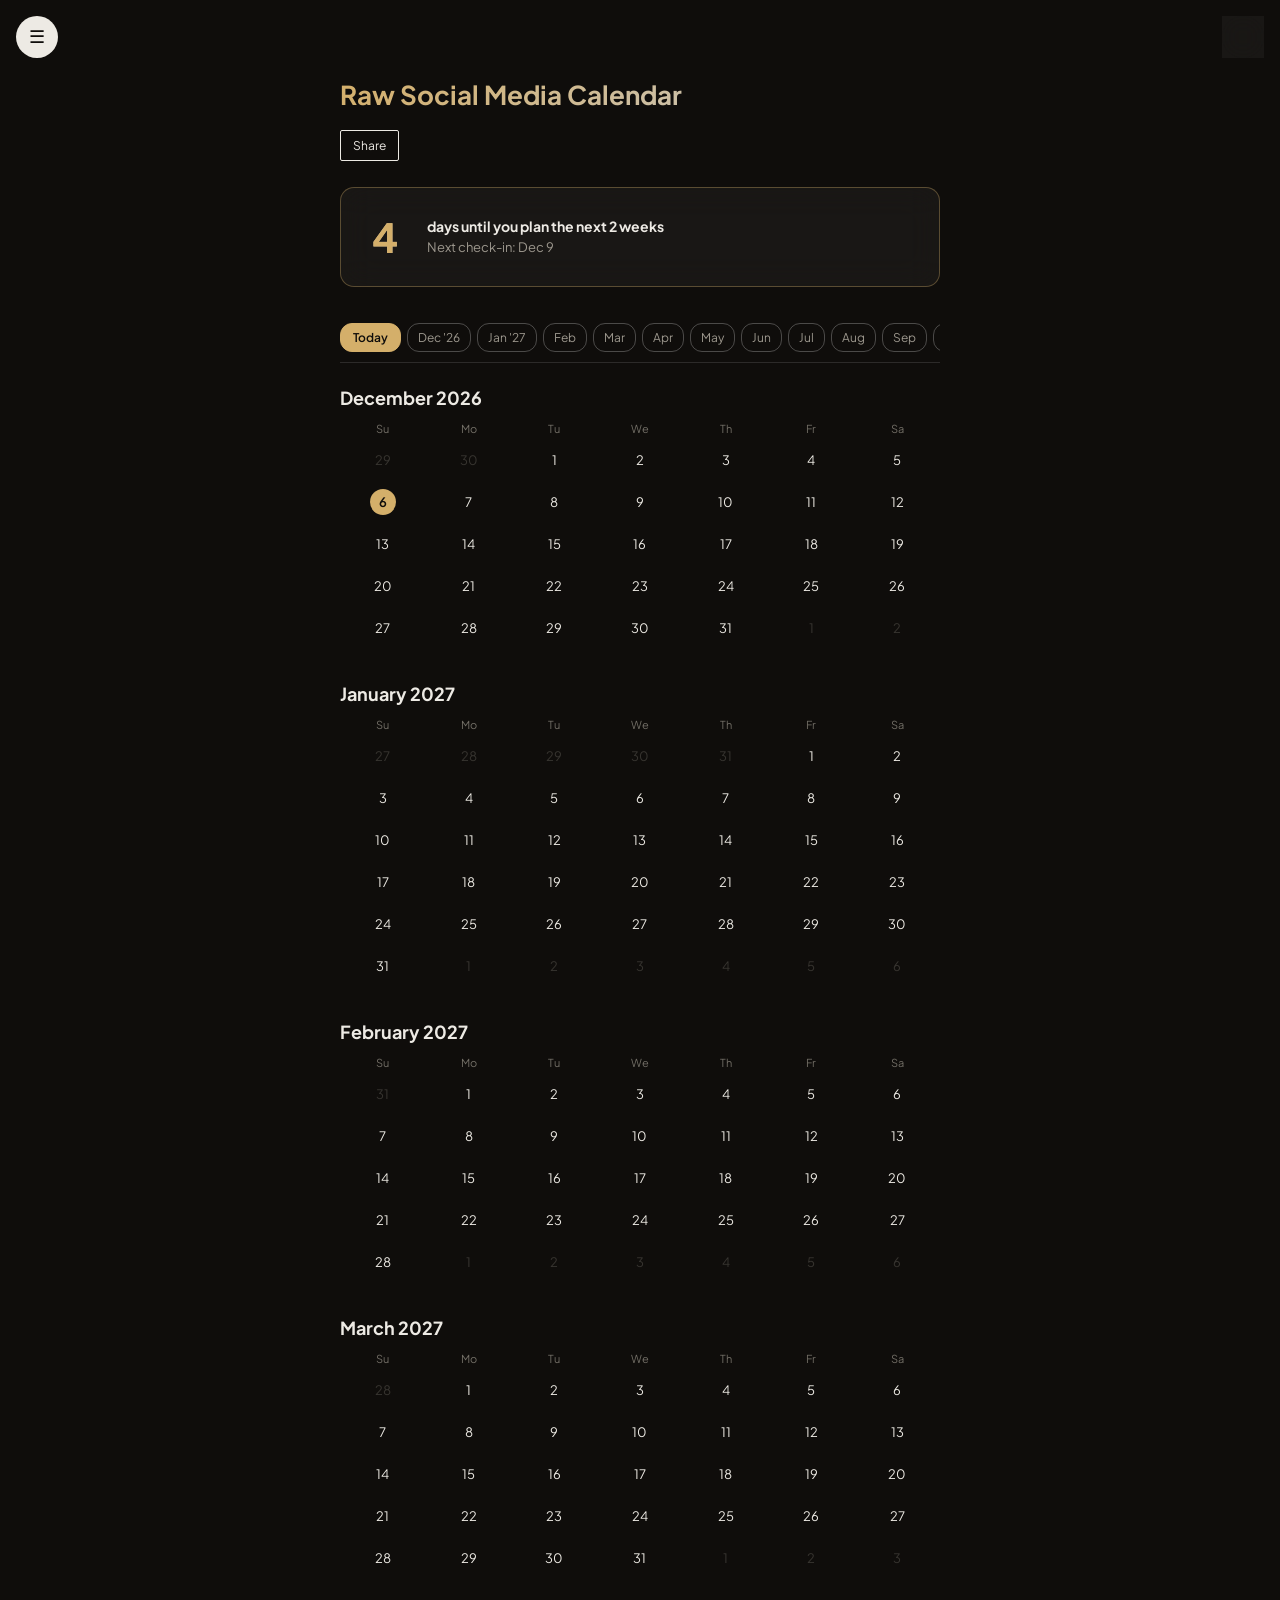
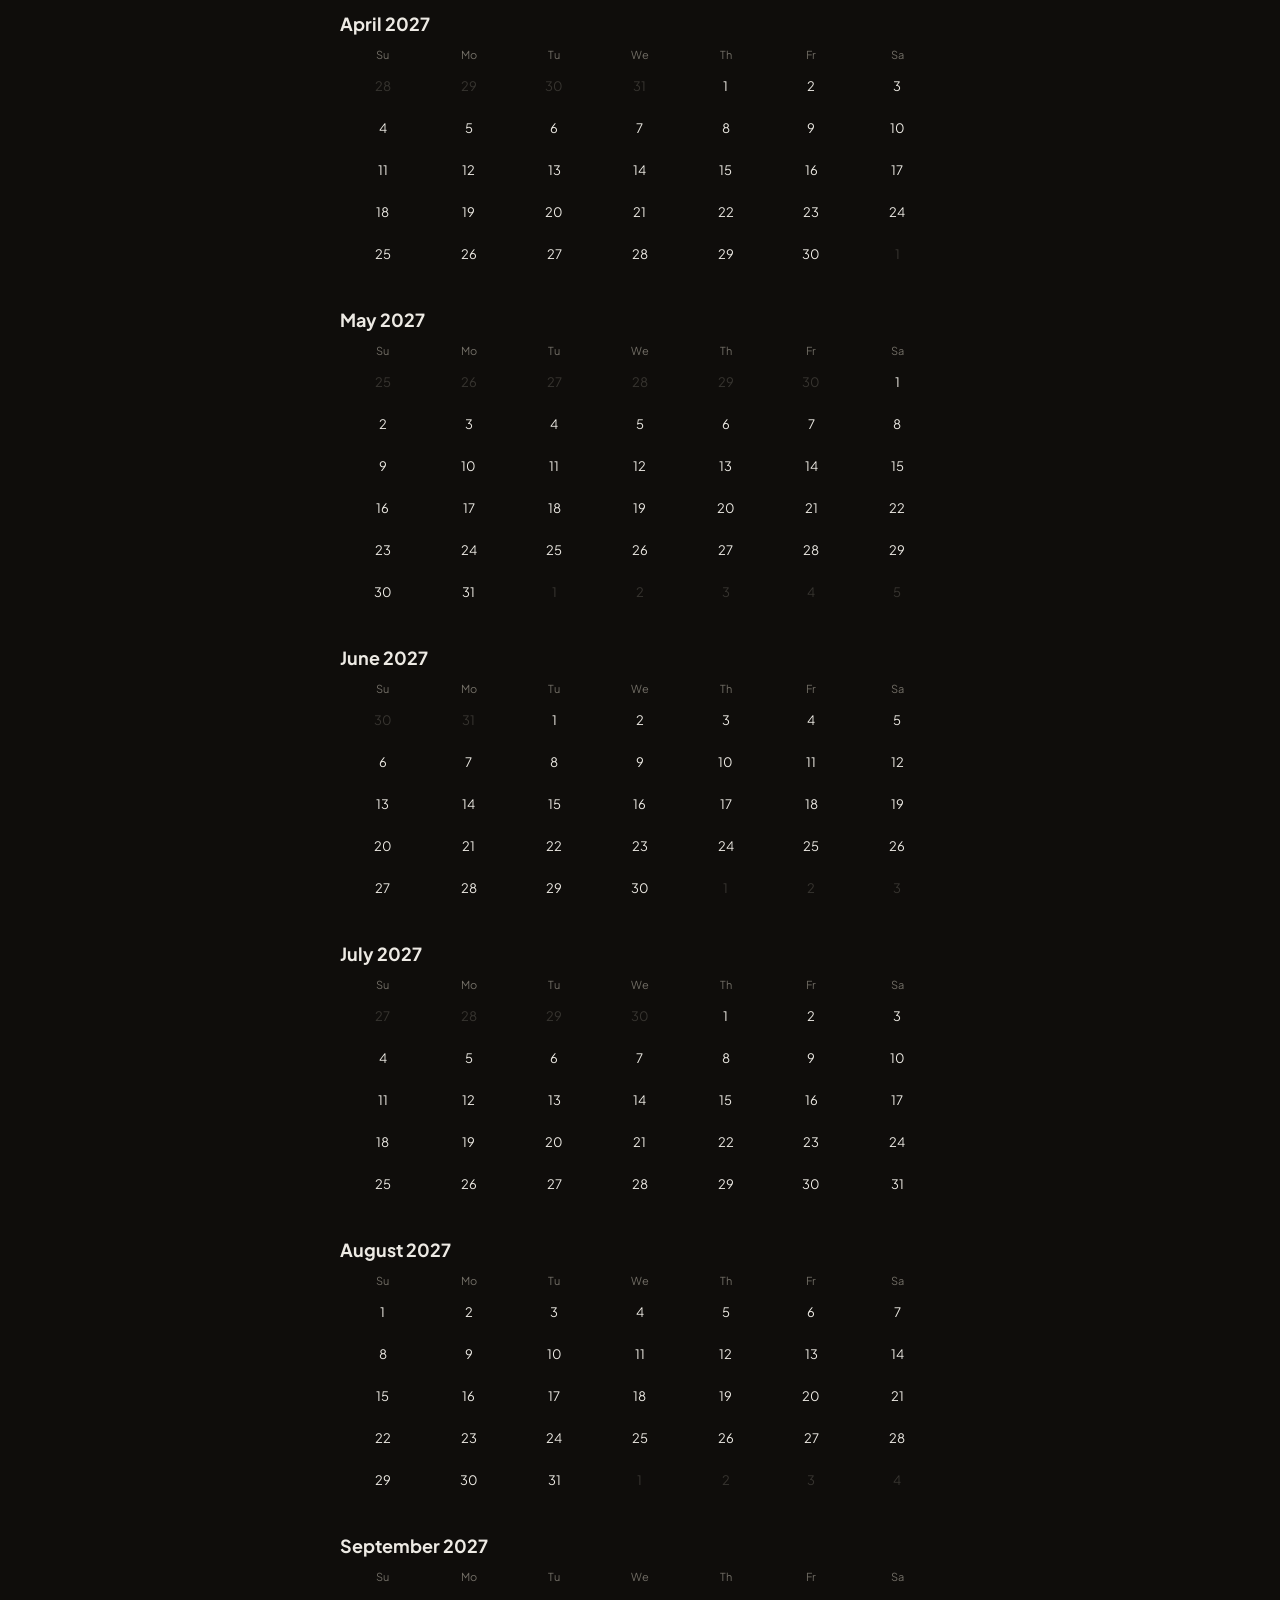
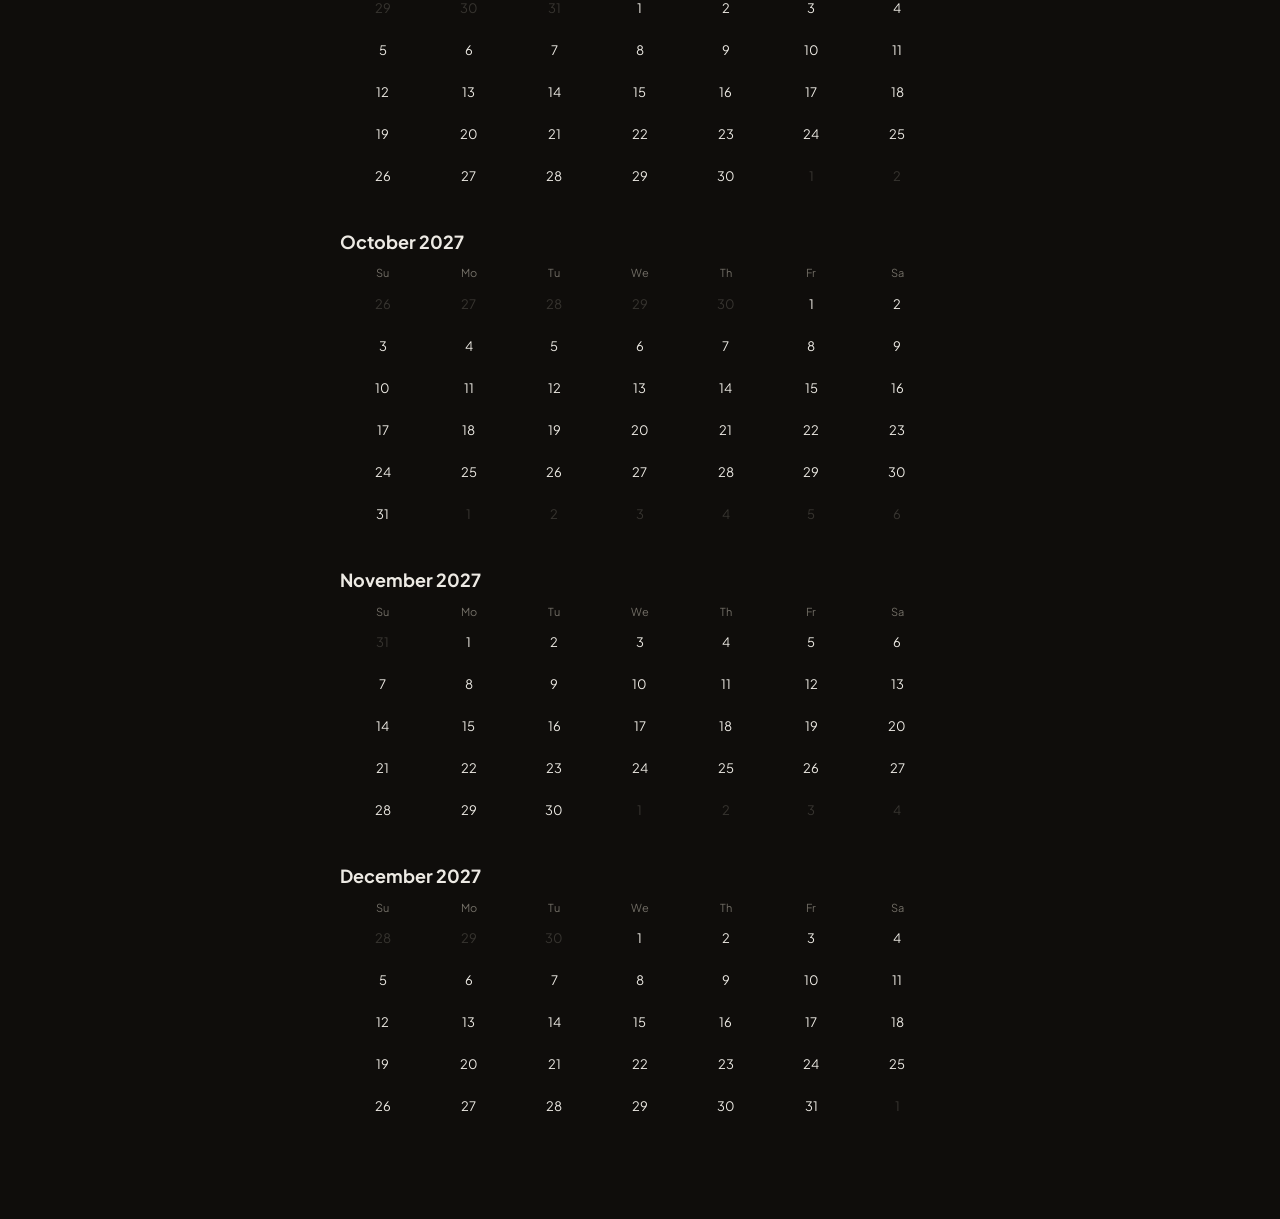
==== index.html @ 97e2aa1d "Fix drawer/banner not repainting when daylight mode toggles" ====
<!DOCTYPE html>
<html lang="en">
<head>
<meta charset="UTF-8" />
<meta name="viewport" content="width=device-width, initial-scale=1" />
<title>Raw Social Media Calendar</title>
<link rel="preconnect" href="https://fonts.googleapis.com">
<link href="https://fonts.googleapis.com/css2?family=Plus+Jakarta+Sans:wght@400;500;600;700;800&display=swap" rel="stylesheet">
<meta name="theme-color" content="#0F0D0B">
<meta name="mobile-web-app-capable" content="yes">
<meta name="apple-mobile-web-app-capable" content="yes">
<meta name="apple-mobile-web-app-status-bar-style" content="black-translucent">
<meta name="apple-mobile-web-app-title" content="RSM Calendar">
<link rel="icon" type="image/png" href="[data-uri]">
<link rel="apple-touch-icon" href="[data-uri]">
<link rel="manifest" href="[data-uri]">
<style>
  :root{
    --bg:#0F0D0B;
    --text:#EDEAE4;
    --text-soft:#9C978D;
    --muted:#726E66;
    --gold:#D4AF6A;
    --gold-rgb:212,175,106;
    --silver:#C7CBD1;
    --silver-rgb:199,203,209;
    --danger:#C1554B;
    --danger-rgb:193,85,75;
    --tint-rgb:255,255,255;
    --surface: rgba(255,255,255,0.045);
    --blur: blur(16px);
    --weight-body: 400;
    --weight-medium: 500;
    --weight-bold: 700;
  }
  body.daylight{
    --bg:#F6F5F2;
    --text:#15130F;
    --text-soft:#4B473F;
    --muted:#6B675F;
    --gold:#8A6423;
    --gold-rgb:138,100,35;
    --silver:#5B5F66;
    --silver-rgb:91,95,102;
    --danger:#A23F35;
    --danger-rgb:162,63,53;
    --tint-rgb:0,0,0;
    --surface: rgba(246,245,242,0.94);
    --blur: none;
    --weight-body: 600;
    --weight-medium: 700;
    --weight-bold: 800;
  }
  *{box-sizing:border-box;}
  html{scroll-behavior:smooth;}
  html,body{margin:0;padding:0;}
  body{
    background:var(--bg);
    color:var(--text);
    font-family:'Plus Jakarta Sans',system-ui,-apple-system,sans-serif;
    font-weight:var(--weight-body);
    line-height:1.45;
    -webkit-font-smoothing:antialiased;
    transition:background .2s ease, color .2s ease;
  }
  .hero-gradient{
    background:linear-gradient(135deg, var(--gold), var(--silver));
    -webkit-background-clip:text;background-clip:text;color:transparent;
  }
  .daylight-toggle-btn{
    position:fixed;top:16px;right:16px;z-index:20;
    width:42px;height:42px;border-radius:50%;
    background:var(--surface);backdrop-filter:var(--blur);-webkit-backdrop-filter:var(--blur);
    border:1px solid rgba(var(--tint-rgb),0.15);
    color:var(--gold);font-size:18px;cursor:pointer;
    display:flex;align-items:center;justify-content:center;
  }
  #app{max-width:640px;margin:0 auto;padding:76px 20px 60px;}
  .loading{color:var(--text-soft);font-size:14px;padding-top:40px;text-align:center;}

  .head h1{
    font-family:'Plus Jakarta Sans',system-ui,sans-serif;
    font-size:26px;
    font-weight:var(--weight-bold);
    margin:0 0 16px;
  }
  .head .sub{margin:0 0 14px;color:var(--text-soft);font-size:14px;}
  .actions{display:flex;align-items:center;gap:10px;flex-wrap:wrap;margin:0 0 26px;}
  .action-btn{
    background:transparent;border:1px solid var(--text);color:var(--text);
    padding:7px 12px;font-size:12px;font-family:inherit;border-radius:2px;
    cursor:pointer;white-space:nowrap;
  }
  .action-btn:hover{background:var(--text);color:var(--bg);}
  .back-btn{margin-bottom:12px;}
  .ios-hint{font-size:12px;color:var(--text-soft);}

  .cycle{
    display:flex;align-items:center;gap:16px;padding:20px 18px;
    background:var(--surface);backdrop-filter:var(--blur);-webkit-backdrop-filter:var(--blur);
    border:1px solid rgba(var(--gold-rgb),0.35);border-radius:14px;
    margin-bottom:36px;
  }
  .cycle-num{
    font-family:'Plus Jakarta Sans',system-ui,sans-serif;font-size:40px;font-weight:700;
    color:var(--gold);min-width:52px;text-align:center;
  }
  .cycle.due .cycle-num{color:var(--danger);}
  .cycle-text{flex:1;}
  .cycle-label{font-size:14px;font-weight:var(--weight-bold);}
  .cycle-sub{font-size:13px;color:var(--text-soft);margin-top:2px;}

  /* Month grid view */
  .month-nav{
    display:flex;gap:6px;overflow-x:auto;padding-bottom:10px;margin-bottom:22px;
    border-bottom:1px solid rgba(var(--tint-rgb),0.12);
    -webkit-overflow-scrolling:touch;scrollbar-width:none;
  }
  .month-nav::-webkit-scrollbar{display:none;}
  .month-nav-link{
    flex:0 0 auto;font-size:12px;color:var(--text-soft);text-decoration:none;
    padding:5px 10px;border:1px solid rgba(var(--tint-rgb),0.25);border-radius:12px;
    white-space:nowrap;
  }
  .nav-today-btn{
    flex:0 0 auto;font-size:12px;font-family:inherit;font-weight:600;
    color:var(--bg);background:var(--gold);border:1px solid var(--gold);
    padding:5px 12px;border-radius:12px;white-space:nowrap;cursor:pointer;
  }
  .month-block{margin-bottom:32px;}
  .month-title{font-family:'Plus Jakarta Sans',system-ui,sans-serif;font-size:18px;font-weight:var(--weight-bold);margin:0 0 10px;}
  .weekday-row{display:grid;grid-template-columns:repeat(7,1fr);margin-bottom:2px;}
  .weekday-row span{font-size:11px;color:var(--muted);text-align:center;}
  .week-row{
    display:grid;grid-template-columns:repeat(7,1fr);
    cursor:pointer;border-radius:6px;padding:3px 0;
  }
  .week-row:active{background:rgba(var(--tint-rgb),0.08);}
  .day-cell{
    display:flex;align-items:center;justify-content:center;
    height:36px;position:relative;
  }
  .day-num{font-size:13px;color:var(--text);position:relative;z-index:1;}
  .day-cell.out .day-num{color:var(--muted);opacity:.4;}
  .day-cell.today::before{
    content:'';position:absolute;top:50%;left:50%;transform:translate(-50%,-50%);
    width:26px;height:26px;border-radius:50%;background:var(--gold);
  }
  .day-cell.today .day-num{color:var(--bg);font-weight:600;}
  .idea-dot{
    position:absolute;bottom:2px;left:50%;transform:translateX(-50%);
    width:5px;height:5px;border-radius:50%;background:var(--danger);z-index:2;
  }

  /* Week detail view */
  .week{display:flex;flex-direction:column;}
  .row{display:flex;gap:14px;position:relative;}
  .marker{width:16px;position:relative;display:flex;justify-content:center;flex-shrink:0;}
  .marker::before{
    content:'';position:absolute;top:0;bottom:-22px;width:1px;
    background:var(--text-soft);opacity:.35;left:50%;
  }
  .row:first-child .marker::before{top:8px;}
  .row:last-child .marker::before{display:none;}
  .dot{
    width:9px;height:9px;border-radius:50%;background:var(--bg);
    border:1.5px solid var(--text-soft);margin-top:6px;position:relative;z-index:1;
  }
  .row.today .dot{background:var(--gold);border-color:var(--gold);}

  .content{flex:1;padding-bottom:20px;border-bottom:1px solid rgba(var(--tint-rgb),0.1);margin-bottom:10px;}
  .row:last-child .content{border-bottom:none;margin-bottom:0;}
  .row-top{display:flex;align-items:baseline;gap:8px;margin-bottom:6px;}
  .row-top-link{cursor:pointer;}
  .row-top-link .day-label{text-decoration:underline;text-decoration-color:rgba(var(--tint-rgb),0.25);text-underline-offset:3px;}
  .day-label{font-weight:var(--weight-bold);font-size:14px;}
  .day-date{font-size:12px;color:var(--muted);}
  .today-flag{
    font-size:11px;color:var(--gold);border:1px solid var(--gold);
    padding:1px 6px;border-radius:2px;margin-left:auto;
  }
  .day-detail{display:flex;flex-direction:column;}
  .day-detail .task-input{font-size:20px;margin-bottom:6px;}
  .day-detail .detail-input{font-size:14px;margin-bottom:14px;}
  .day-detail .done-toggle{margin-bottom:16px;font-size:14px;}
  .day-note-textarea{
    width:100%;min-height:140px;resize:none;border:1px solid rgba(var(--tint-rgb),0.2);border-radius:6px;
    background:var(--surface);color:var(--text);font-family:inherit;
    font-size:14px;padding:12px;line-height:1.5;margin-bottom:20px;
  }
  .day-note-textarea::placeholder{color:var(--muted);font-style:italic;}
  .day-ideas-heading{font-size:13px;font-weight:600;color:var(--text-soft);margin-bottom:8px;}
  .task-input{
    display:block;width:100%;border:none;border-bottom:1px solid transparent;background:transparent;
    font-family:'Plus Jakarta Sans',system-ui,sans-serif;font-size:17px;font-weight:500;
    color:var(--text);padding:2px 0;margin-bottom:2px;
  }
  .detail-input{
    display:block;width:100%;border:none;border-bottom:1px solid transparent;background:transparent;
    font-size:13px;color:var(--text-soft);padding:2px 0;margin-bottom:8px;
  }
  .task-input::placeholder,.detail-input::placeholder{color:var(--muted);font-style:italic;opacity:.75;}
  .task-input:focus,.detail-input:focus,.note-input:focus{
    outline:none;border-bottom:1px solid var(--gold);
  }

  .row-bottom{display:flex;align-items:center;gap:10px;flex-wrap:wrap;}
  .done-toggle{display:flex;align-items:center;gap:6px;font-size:13px;color:var(--text-soft);}
  .done-toggle input{width:16px;height:16px;accent-color:var(--gold);}
  .note-input{
    flex:1;min-width:140px;border:none;border-bottom:1px solid transparent;
    background:transparent;font-size:13px;color:var(--text);padding:2px 0;font-style:italic;
  }
  .note-input::placeholder{color:var(--muted);opacity:.7;}
  .idea-flag{
    margin-top:8px;font-size:12px;color:var(--text);
    background:rgba(var(--gold-rgb),0.12);border-left:2px solid var(--gold);
    padding:6px 8px;border-radius:4px;
  }
  .idea-flag-stage{color:var(--text-soft);font-style:italic;}

  .footnote{margin-top:32px;font-size:12px;color:var(--muted);line-height:1.6;}

  @media (max-width:380px){
    .cycle-num{font-size:32px;min-width:44px;}
    .day-cell{height:32px;}
  }
  .hamburger-btn{
    position:fixed;top:16px;left:16px;z-index:20;
    width:42px;height:42px;border-radius:50%;
    background:var(--text);color:var(--bg);border:none;
    font-size:18px;cursor:pointer;
    display:flex;align-items:center;justify-content:center;
    box-shadow:none;
  }
  .notes-dot{
    position:absolute;top:1px;right:1px;
    width:11px;height:11px;border-radius:50%;
    background:var(--gold);border:2px solid var(--bg);
  }
  .notes-backdrop{position:fixed;inset:0;background:rgba(var(--tint-rgb),0.45);z-index:29;}
  .notes-drawer{
    position:fixed;top:0;left:0;bottom:0;width:78%;max-width:300px;z-index:30;
    background:var(--surface);backdrop-filter:var(--blur);-webkit-backdrop-filter:var(--blur);
    border-right:1px solid rgba(var(--tint-rgb),0.12);box-shadow:none;
    padding:64px 22px 24px;overflow-y:auto;
  }
  .drawer-title{
    font-family:'Plus Jakarta Sans',system-ui,sans-serif;font-size:20px;font-weight:var(--weight-bold);
    margin:0 0 18px;color:var(--text);
  }
  .drawer-person-row{
    display:block;width:100%;text-align:left;background:none;border:none;
    border-bottom:1px solid rgba(var(--tint-rgb),0.15);
    padding:16px 4px;font-size:17px;font-family:'Plus Jakarta Sans',system-ui,sans-serif;
    color:var(--text);cursor:pointer;
  }
  .drawer-person-row:active{background:rgba(var(--tint-rgb),0.07);}
  .drawer-section-label{
    font-size:11px;text-transform:uppercase;letter-spacing:.04em;
    color:var(--muted);margin:18px 0 4px;
  }
  .drawer-nav-row{
    display:block;width:100%;text-align:left;background:none;border:none;
    border-bottom:1px solid rgba(var(--tint-rgb),0.15);
    padding:14px 4px;font-size:15px;font-family:'Plus Jakarta Sans',sans-serif;
    color:var(--text);cursor:pointer;
  }
  .drawer-nav-row:active{background:rgba(var(--tint-rgb),0.07);}
  .drawer-back-btn{
    background:transparent;border:1px solid var(--text);color:var(--text);
    padding:7px 14px;font-size:13px;font-family:inherit;border-radius:2px;
    cursor:pointer;margin-bottom:18px;
  }
  .drawer-input{
    display:block;width:100%;border:1px solid rgba(var(--tint-rgb),0.25);border-radius:6px;
    background:var(--surface);color:var(--text);font-family:inherit;
    font-size:14px;padding:10px;margin-bottom:10px;
  }
  .duplicate-warning{
    font-size:12px;color:var(--danger);background:rgba(var(--danger-rgb),0.08);
    border:1px solid rgba(var(--danger-rgb),0.25);border-radius:6px;
    padding:8px 10px;margin:0 0 10px;line-height:1.4;
  }
  .empty-hint{font-size:13px;color:var(--muted);font-style:italic;padding:8px 4px;}
  .idea-row{
    display:flex;align-items:flex-start;gap:10px;
    padding:12px 4px;border-bottom:1px solid rgba(var(--tint-rgb),0.12);
  }
  .idea-row input[type=checkbox]{width:18px;height:18px;margin-top:2px;accent-color:var(--gold);flex-shrink:0;cursor:pointer;}
  .idea-row .idea-main{flex:1;min-width:0;}
  .idea-row .idea-text{font-size:14px;color:var(--text);}
  .idea-row .idea-date{display:block;font-size:12px;color:var(--muted);margin-top:2px;}
  .idea-row .idea-assignee{
    display:inline-block;font-size:11px;color:var(--text);background:rgba(var(--gold-rgb),0.15);
    border-radius:8px;padding:1px 7px;margin-top:4px;
  }
  .idea-row-actions{display:flex;gap:4px;flex-shrink:0;}
  .idea-icon-btn{
    width:26px;height:26px;border-radius:50%;border:none;background:rgba(var(--tint-rgb),0.06);
    color:var(--text-soft);font-size:13px;cursor:pointer;
    display:flex;align-items:center;justify-content:center;padding:0;
  }
  .idea-edit-form input, .idea-edit-form select{
    display:block;width:100%;margin-bottom:6px;
  }
  .idea-edit-actions{display:flex;gap:8px;}
  .idea-edit-actions button{
    font-size:12px;padding:5px 10px;border-radius:2px;font-family:inherit;cursor:pointer;
  }
  .history-heading{
    font-size:13px;font-weight:600;color:var(--text-soft);
    margin:22px 0 6px;padding-top:14px;border-top:1px dashed rgba(var(--tint-rgb),0.2);
  }
  .history-row{
    font-size:13px;color:var(--text-soft);padding:8px 4px;
    border-bottom:1px solid rgba(var(--tint-rgb),0.08);
  }
  .history-row .idea-date{display:inline;margin-top:0;margin-right:6px;}
  .bank-row{
    display:flex;align-items:center;gap:8px;
    padding:10px 4px;border-bottom:1px solid rgba(var(--tint-rgb),0.12);
  }
  .bank-row .bank-text{flex:1;font-size:14px;color:var(--text);}
  .bank-use-btn{
    flex-shrink:0;background:transparent;border:1px solid var(--gold);color:var(--gold);
    font-size:11px;padding:5px 8px;border-radius:10px;cursor:pointer;font-family:inherit;
  }
  .person-notes-textarea{
    width:100%;min-height:260px;resize:none;border:1px solid rgba(var(--tint-rgb),0.2);border-radius:6px;
    background:var(--surface);color:var(--text);font-family:inherit;
    font-size:14px;padding:12px;line-height:1.5;
  }
  .person-notes-textarea::placeholder{color:var(--muted);font-style:italic;}
</style>
</head>
<body>
<div id="app"><p class="loading">Loading your plan…</p></div>

<button id="notesHamburger" class="hamburger-btn" aria-label="Notes menu">☰<span id="notesDot" class="notes-dot" hidden></span></button>
<button id="daylightToggle" class="daylight-toggle-btn" aria-label="Toggle daylight mode">☀</button>
<div id="notesBackdrop" class="notes-backdrop" hidden></div>
<div id="notesDrawer" class="notes-drawer" hidden>
  <div id="notesListView">
    <h3 class="drawer-title">Menu</h3>
    <div class="drawer-section-label">People</div>
    <button class="drawer-person-row" data-idx="0">Danny</button>
    <button class="drawer-person-row" data-idx="1">Shauli</button>
    <button class="drawer-person-row" data-idx="2">Sruli</button>
    <div class="drawer-section-label">Content pipeline</div>
    <button class="drawer-nav-row" id="openStageCreate">Video idea</button>
    <button class="drawer-nav-row" id="openStageFilmed">Filmed</button>
    <button class="drawer-nav-row" id="openStageEdited">Edited</button>
    <button class="drawer-nav-row" id="openStagePosted">Posted</button>
    <button class="drawer-nav-row" id="openIdeasBank">Ideas bank</button>
  </div>

  <div id="notesPersonView" hidden>
    <button class="drawer-back-btn" data-back="list">← Back</button>
    <h3 class="drawer-title" id="notesPersonTitle"></h3>
    <textarea class="person-notes-textarea" id="personNotesArea" placeholder="Jot anything down for yourself..."></textarea>
  </div>

  <div id="stageCreateView" hidden>
    <button class="drawer-back-btn" data-back="list">← Back</button>
    <h3 class="drawer-title">Video idea</h3>
    <input type="text" id="newIdeaText" class="drawer-input" placeholder="What's the idea?">
    <input type="date" id="newIdeaDate" class="drawer-input">
    <select id="newIdeaAssignee" class="drawer-input">
      <option value="">Unassigned</option>
      <option value="Danny">Danny</option>
      <option value="Shauli">Shauli</option>
      <option value="Sruli">Sruli</option>
    </select>
    <p id="duplicateWarning" class="duplicate-warning" hidden></p>
    <button id="addIdeaBtn" class="action-btn">Add to calendar</button>
  </div>

  <div id="stageListView" hidden>
    <button class="drawer-back-btn" data-back="list">← Back</button>
    <h3 class="drawer-title" id="stageListTitle"></h3>
    <div id="stageListItems"></div>
  </div>

  <div id="ideasBankView" hidden>
    <button class="drawer-back-btn" data-back="list">← Back</button>
    <h3 class="drawer-title">Ideas bank</h3>
    <input type="text" id="bankInput" class="drawer-input" placeholder="Add an idea...">
    <button id="bankAddBtn" class="action-btn">Add</button>
    <div id="bankListItems"></div>
  </div>
</div>

<script>
(async function(){
  const MONTHS = ['January','February','March','April','May','June','July','August','September','October','November','December'];
  const WEEKDAY_LABELS = ['Su','Mo','Tu','We','Th','Fr','Sa'];
  const WEEKDAY_FULL = ['Sunday','Monday','Tuesday','Wednesday','Thursday','Friday','Motzei Shabbos'];
  const MONTH_SHORT = ['Jan','Feb','Mar','Apr','May','Jun','Jul','Aug','Sep','Oct','Nov','Dec'];

  function fmtISO(d){
    const y=d.getFullYear(), m=String(d.getMonth()+1).padStart(2,'0'), day=String(d.getDate()).padStart(2,'0');
    return `${y}-${m}-${day}`;
  }
  function fmtShort(d){ return `${MONTH_SHORT[d.getMonth()]} ${d.getDate()}`; }
  function fmtLong(d){ return `${MONTHS[d.getMonth()]} ${d.getDate()}, ${d.getFullYear()}`; }
  function escapeAttr(s){
    return String(s).replace(/&/g,'&amp;').replace(/"/g,'&quot;').replace(/</g,'&lt;');
  }
  const SUPABASE_URL = 'https://djtnfvosvkddcifzidnw.supabase.co';
  const SUPABASE_ANON_KEY = 'eyJhbGciOiJIUzI1NiIsInR5cCI6IkpXVCJ9.eyJpc3MiOiJzdXBhYmFzZSIsInJlZiI6ImRqdG5mdm9zdmtkZGNpZnppZG53Iiwicm9sZSI6ImFub24iLCJpYXQiOjE3ODg4NTA3NTUsImV4cCI6MjEwNDQyNjc1NX0.LzsZRSee7pq87ngbLccVz81GVu-er0QREO8I0ckRVIA';
  const SB_HEADERS = { apikey: SUPABASE_ANON_KEY, Authorization: `Bearer ${SUPABASE_ANON_KEY}` };

  async function safeGet(key){
    try{
      const res = await fetch(
        `${SUPABASE_URL}/rest/v1/calendar_kv?key=eq.${encodeURIComponent(key)}&select=value`,
        { headers: SB_HEADERS }
      );
      if (!res.ok) return null;
      const rows = await res.json();
      return rows.length ? rows[0].value : null;
    }catch(e){ return null; }
  }
  async function safeSet(key, value){
    try{
      await fetch(`${SUPABASE_URL}/rest/v1/calendar_kv`, {
        method: 'POST',
        headers: { ...SB_HEADERS, 'Content-Type': 'application/json', Prefer: 'resolution=merge-duplicates' },
        body: JSON.stringify({ key, value })
      });
    }catch(e){ /* session-only fallback */ }
  }

  // Daylight mode: personal display preference, kept in localStorage (not shared/team data)
  const DAYLIGHT_KEY = 'rsmCalendarDaylightMode';
  const daylightToggle = document.getElementById('daylightToggle');
  function applyDaylightMode(on){
    document.body.classList.toggle('daylight', on);
    daylightToggle.textContent = on ? '🌙' : '☀';
    // backdrop-filter can fail to repaint on some mobile browsers when its
    // value changes via a custom property alone — force a reflow on every
    // glass-surface element so the blur actually updates immediately.
    document.querySelectorAll('.notes-drawer, .cycle, .daylight-toggle-btn').forEach(el=>{ void el.offsetHeight; });
  }
  let daylightOn = false;
  try{ daylightOn = localStorage.getItem(DAYLIGHT_KEY) === 'on'; }catch(e){}
  applyDaylightMode(daylightOn);
  daylightToggle.addEventListener('click', ()=>{
    daylightOn = !daylightOn;
    applyDaylightMode(daylightOn);
    try{ localStorage.setItem(DAYLIGHT_KEY, daylightOn ? 'on' : 'off'); }catch(e){ /* ignore */ }
  });

  const today = new Date();
  const todayISO = fmtISO(today);
  const app = document.getElementById('app');

  let isIOS = false, isStandalone = false, isWebContext = false;
  try{
    isIOS = /iphone|ipad|ipod/i.test(navigator.userAgent) && !window.MSStream;
    isStandalone = window.navigator.standalone === true || window.matchMedia('(display-mode: standalone)').matches;
    isWebContext = (location.protocol === 'http:' || location.protocol === 'https:');
  }catch(e){}
  let deferredInstallPrompt = null;
  window.addEventListener('beforeinstallprompt', (e)=>{
    e.preventDefault();
    deferredInstallPrompt = e;
    if (view==='month') render();
  });

  let personNotes = await safeGet('person-notes');
  if (!Array.isArray(personNotes) || personNotes.length !== 3) personNotes = ['', '', ''];
  let selectedPerson = 0;

  // Fully automatic 14-day planning reminder — no storage, no manual reset.
  // Counts 14 down to 1, shows as "due" on day 1, then rolls back to 14 the next day.
  const CYCLE_EPOCH = new Date(2026, 8, 3);
  function daysUntilCheckIn(){
    const daysSince = Math.floor((today - CYCLE_EPOCH) / 86400000);
    const position = ((daysSince % 14) + 14) % 14; // 0..13
    const remaining = 14 - position;               // 14 down to 1
    const due = remaining === 1;
    const nextDate = new Date(today);
    nextDate.setDate(today.getDate() + (remaining - 1));
    return { diff: remaining, due, nextDate };
  }

  // ---- navigation state ----
  let view = 'month';           // 'month' | 'week' | 'day'
  let selectedWeekStart = null; // ISO date of the Sunday for the week being viewed
  let selectedDayISO = null;    // ISO date for the single-day view
  const weekCache = {};         // weekStartISO -> { days:[{task,detail}x7], log:{iso:{done,note}} }

  function blankWeekData(){
    return { days: Array.from({length:7}, ()=>({task:'', detail:''})), log:{} };
  }
  async function loadWeek(weekStartISO){
    if (weekCache[weekStartISO]) return weekCache[weekStartISO];
    let data = await safeGet(`week:${weekStartISO}`);
    if (!data || !Array.isArray(data.days) || data.days.length !== 7) data = blankWeekData();
    if (!data.log) data.log = {};
    weekCache[weekStartISO] = data;
    return data;
  }
  async function saveWeek(weekStartISO){
    await safeSet(`week:${weekStartISO}`, weekCache[weekStartISO]);
  }
  function sundayOf(date){
    const d = new Date(date); d.setHours(0,0,0,0); d.setDate(d.getDate() - d.getDay()); return d;
  }
  function weekDatesFrom(sunday){
    return Array.from({length:7}, (_,i)=>{ const d = new Date(sunday); d.setDate(sunday.getDate()+i); return d; });
  }
  function buildMonthWeeks(year, month){
    const firstOfMonth = new Date(year, month, 1);
    const lastOfMonth = new Date(year, month+1, 0);
    const gridStart = sundayOf(firstOfMonth);
    const weeks = [];
    let cursor = new Date(gridStart);
    while (true){
      const dates = weekDatesFrom(cursor);
      weeks.push({ weekStartISO: fmtISO(dates[0]), dates });
      cursor.setDate(cursor.getDate()+7);
      if (cursor > lastOfMonth) break;
    }
    return weeks;
  }

  async function goToWeek(weekStartISO){
    await loadWeek(weekStartISO);
    selectedWeekStart = weekStartISO;
    view = 'week';
    render();
  }
  function goToMonth(){
    view = 'month';
    render();
  }
  async function goToDay(iso){
    const weekStartISO = fmtISO(sundayOf(new Date(iso+'T00:00:00')));
    await loadWeek(weekStartISO);
    selectedDayISO = iso;
    view = 'day';
    render();
  }
  function goToWeekFromDay(){
    selectedWeekStart = fmtISO(sundayOf(new Date(selectedDayISO+'T00:00:00')));
    view = 'week';
    render();
  }

  function wireHeaderActions(){
    const installBtn = document.getElementById('installBtn');
    if (installBtn) installBtn.addEventListener('click', async ()=>{
      if (!deferredInstallPrompt) return;
      deferredInstallPrompt.prompt();
      await deferredInstallPrompt.userChoice;
      deferredInstallPrompt = null;
      render();
    });
    const shareBtn = document.getElementById('shareBtn');
    if (shareBtn) shareBtn.addEventListener('click', async ()=>{
      const shareData = { title: 'Raw Social Media Calendar', text: 'Our shared content calendar', url: location.href };
      try{
        if (navigator.share){ await navigator.share(shareData); }
        else if (navigator.clipboard){
          await navigator.clipboard.writeText(location.href);
          shareBtn.textContent = 'Link copied';
          setTimeout(()=>{ shareBtn.textContent = 'Share'; }, 1500);
        }
      }catch(e){ /* share cancelled or unsupported, no-op */ }
    });
  }

  function renderMonthView(){
    const {diff, due, nextDate} = daysUntilCheckIn();
    const startYear = today.getFullYear();
    const startMonth = today.getMonth();
    const endYear = startYear + 1;

    const monthList = [];
    for (let y = startYear; y <= endYear; y++){
      const mStart = (y === startYear) ? startMonth : 0;
      for (let m = mStart; m <= 11; m++) monthList.push({ y, m });
    }

    const navHTML = '<button class="nav-today-btn" id="todayNavBtn">Today</button>' + monthList.map(({y,m})=>{
      const showYear = (m === 0) || (y === startYear && m === startMonth);
      const label = MONTH_SHORT[m] + (showYear ? ` '${String(y).slice(2)}` : '');
      return `<a href="#month-${y}-${m}" class="month-nav-link">${label}</a>`;
    }).join('');

    let monthsHTML = '';
    monthList.forEach(({y,m})=>{
      const weeks = buildMonthWeeks(y, m);
      monthsHTML += `
        <div class="month-block" id="month-${y}-${m}">
          <div class="month-title">${MONTHS[m]} ${y}</div>
          <div class="weekday-row">${WEEKDAY_LABELS.map(w=>`<span>${w}</span>`).join('')}</div>
          ${weeks.map(w=>`
            <div class="week-row" data-week="${w.weekStartISO}">
              ${w.dates.map(d=>{
                const out = d.getMonth() !== m;
                const isToday = fmtISO(d) === todayISO;
                const hasIdea = pipelineIdeas.some(p => p.date === fmtISO(d));
                return `<div class="day-cell ${out?'out':''} ${isToday?'today':''}"><span class="day-num">${d.getDate()}</span>${hasIdea?'<span class="idea-dot"></span>':''}</div>`;
              }).join('')}
            </div>
          `).join('')}
        </div>
      `;
    });

    app.innerHTML = `
      <header class="head">
        <h1 class="hero-gradient">Raw Social Media Calendar</h1>
        <div class="actions">
          ${deferredInstallPrompt ? '<button class="action-btn" id="installBtn">Add to Home Screen</button>' : ''}
          ${isWebContext ? '<button class="action-btn" id="shareBtn">Share</button>' : ''}
          ${(!deferredInstallPrompt && isIOS && !isStandalone) ? '<span class="ios-hint">On iPhone: Share icon → Add to Home Screen</span>' : ''}
        </div>
      </header>

      <section class="cycle ${due ? 'due' : ''}">
        <div class="cycle-num ${due ? '' : 'hero-gradient'}">${due ? '✓' : diff}</div>
        <div class="cycle-text">
          <div class="cycle-label">${due ? 'Time to plan the next 2 weeks' : 'days until you plan the next 2 weeks'}</div>
          <div class="cycle-sub">${due ? 'Resets on its own tomorrow \u2014 nothing to press.' : `Next check-in: ${fmtShort(nextDate)}`}</div>
        </div>
      </section>

      <nav class="month-nav">${navHTML}</nav>

      <section class="months">${monthsHTML}</section>
    `;

    wireHeaderActions();
    app.querySelectorAll('.week-row').forEach(row=>{
      row.addEventListener('click', ()=> goToWeek(row.dataset.week));
    });
    document.getElementById('todayNavBtn').addEventListener('click', ()=>{
      goToWeek(fmtISO(sundayOf(today)));
    });
  }

  function renderWeekView(){
    const weekStartISO = selectedWeekStart;
    const sunday = new Date(weekStartISO+'T00:00:00');
    const dates = weekDatesFrom(sunday);
    const data = weekCache[weekStartISO] || blankWeekData();
    const rangeLabel = `${fmtShort(dates[0])} – ${fmtShort(dates[6])}`;

    app.innerHTML = `
      <header class="head">
        <button class="action-btn back-btn" id="backBtn">← All months</button>
        <h1>${rangeLabel}</h1>
      </header>

      <section class="week">
        ${dates.map((d,i)=>{
          const iso = fmtISO(d);
          const isToday = iso === todayISO;
          const log = data.log[iso] || {done:false, note:''};
          const t = data.days[i] || {task:'', detail:''};
          return `
          <div class="row ${isToday?'today':''}">
            <div class="marker"><span class="dot"></span></div>
            <div class="content">
              <div class="row-top row-top-link" data-goto-day="${iso}">
                <span class="day-label">${WEEKDAY_FULL[d.getDay()]}</span>
                <span class="day-date">${fmtShort(d)}</span>
                ${isToday ? '<span class="today-flag">today</span>' : ''}
              </div>
              <input class="task-input" data-field="task" data-idx="${i}" placeholder="What's the plan?" value="${escapeAttr(t.task)}" />
              <input class="detail-input" data-field="detail" data-idx="${i}" placeholder="Add a detail (optional)" value="${escapeAttr(t.detail)}" />
              <div class="row-bottom">
                <label class="done-toggle">
                  <input type="checkbox" data-iso="${iso}" ${log.done ? 'checked':''}/>
                  <span>Done</span>
                </label>
                <input class="note-input" placeholder="Add a note for this date…" data-iso="${iso}" value="${escapeAttr(log.note||'')}" />
              </div>
              ${pipelineIdeas.filter(p=>p.date===iso).map(p=>`
                <div class="idea-flag">🎬 ${escapeAttr(p.text)} <span class="idea-flag-stage">(${p.stage}${p.assignee ? ' · '+escapeAttr(p.assignee) : ''})</span></div>
              `).join('')}
            </div>
          </div>`;
        }).join('')}
      </section>

      <p class="footnote">
        This reminds you when you open it — it can't push a notification on its own.
      </p>
    `;

    document.getElementById('backBtn').addEventListener('click', goToMonth);
    app.querySelectorAll('.row-top-link').forEach(el=>{
      el.addEventListener('click', ()=> goToDay(el.dataset.gotoDay));
    });

    app.querySelectorAll('.task-input, .detail-input').forEach(el=>{
      el.addEventListener('change', async (e)=>{
        const idx = Number(e.target.dataset.idx);
        const field = e.target.dataset.field;
        weekCache[weekStartISO].days[idx] = { ...weekCache[weekStartISO].days[idx], [field]: e.target.value };
        await saveWeek(weekStartISO);
      });
    });
    app.querySelectorAll('input[type=checkbox]').forEach(el=>{
      el.addEventListener('change', async (e)=>{
        const iso = e.target.dataset.iso;
        weekCache[weekStartISO].log[iso] = { ...(weekCache[weekStartISO].log[iso]||{}), done: e.target.checked };
        await saveWeek(weekStartISO);
      });
    });
    app.querySelectorAll('.note-input').forEach(el=>{
      el.addEventListener('change', async (e)=>{
        const iso = e.target.dataset.iso;
        weekCache[weekStartISO].log[iso] = { ...(weekCache[weekStartISO].log[iso]||{}), note: e.target.value };
        await saveWeek(weekStartISO);
      });
    });
  }

  function render(){
    if (view === 'month') renderMonthView();
    else if (view === 'week') renderWeekView();
    else renderDayView();
  }

  function renderDayView(){
    const iso = selectedDayISO;
    const d = new Date(iso+'T00:00:00');
    const weekStartISO = fmtISO(sundayOf(d));
    const data = weekCache[weekStartISO] || blankWeekData();
    const idx = d.getDay();
    const t = data.days[idx] || {task:'', detail:''};
    const log = data.log[iso] || {done:false, note:''};
    const isToday = iso === todayISO;
    const dayIdeas = pipelineIdeas.filter(p => p.date === iso);

    app.innerHTML = `
      <header class="head">
        <button class="action-btn back-btn" id="backToWeekBtn">← Back to week</button>
        <h1>${WEEKDAY_FULL[idx]}</h1>
        <p class="sub">${fmtLong(d)}${isToday ? ' — today' : ''}</p>
      </header>

      <section class="day-detail">
        <input class="task-input" id="dayTaskInput" placeholder="What's the plan?" value="${escapeAttr(t.task)}" />
        <input class="detail-input" id="dayDetailInput" placeholder="Add a detail (optional)" value="${escapeAttr(t.detail)}" />
        <label class="done-toggle">
          <input type="checkbox" id="dayDoneCheckbox" ${log.done ? 'checked':''}/>
          <span>Done</span>
        </label>
        <textarea class="day-note-textarea" id="dayNoteInput" placeholder="Add a note for this date…">${escapeAttr(log.note||'')}</textarea>

        ${dayIdeas.length ? `
          <div class="day-ideas-heading">Scheduled content</div>
          ${dayIdeas.map(p => `<div class="idea-flag">🎬 ${escapeAttr(p.text)} <span class="idea-flag-stage">(${p.stage}${p.assignee?' · '+escapeAttr(p.assignee):''})</span></div>`).join('')}
        ` : ''}
      </section>
    `;

    document.getElementById('backToWeekBtn').addEventListener('click', goToWeekFromDay);
    document.getElementById('dayTaskInput').addEventListener('change', async (e)=>{
      weekCache[weekStartISO].days[idx] = { ...weekCache[weekStartISO].days[idx], task: e.target.value };
      await saveWeek(weekStartISO);
    });
    document.getElementById('dayDetailInput').addEventListener('change', async (e)=>{
      weekCache[weekStartISO].days[idx] = { ...weekCache[weekStartISO].days[idx], detail: e.target.value };
      await saveWeek(weekStartISO);
    });
    document.getElementById('dayDoneCheckbox').addEventListener('change', async (e)=>{
      weekCache[weekStartISO].log[iso] = { ...(weekCache[weekStartISO].log[iso]||{}), done: e.target.checked };
      await saveWeek(weekStartISO);
    });
    document.getElementById('dayNoteInput').addEventListener('change', async (e)=>{
      weekCache[weekStartISO].log[iso] = { ...(weekCache[weekStartISO].log[iso]||{}), note: e.target.value };
      await saveWeek(weekStartISO);
    });
  }

  // ---- personal notes drawer (persists across both views) ----
  const notesHamburger = document.getElementById('notesHamburger');
  const notesDot = document.getElementById('notesDot');
  const notesBackdrop = document.getElementById('notesBackdrop');
  const notesDrawer = document.getElementById('notesDrawer');
  const notesListView = document.getElementById('notesListView');
  const notesPersonView = document.getElementById('notesPersonView');
  const notesPersonTitle = document.getElementById('notesPersonTitle');
  const personNotesArea = document.getElementById('personNotesArea');
  const stageCreateView = document.getElementById('stageCreateView');
  const newIdeaText = document.getElementById('newIdeaText');
  const newIdeaDate = document.getElementById('newIdeaDate');
  const newIdeaAssignee = document.getElementById('newIdeaAssignee');
  const duplicateWarning = document.getElementById('duplicateWarning');
  const addIdeaBtn = document.getElementById('addIdeaBtn');
  const stageListView = document.getElementById('stageListView');
  const stageListTitle = document.getElementById('stageListTitle');
  const stageListItems = document.getElementById('stageListItems');
  const ideasBankView = document.getElementById('ideasBankView');
  const bankInput = document.getElementById('bankInput');
  const bankAddBtn = document.getElementById('bankAddBtn');
  const bankListItems = document.getElementById('bankListItems');
  let notesSaveTimer = null;
  let currentStageFilter = null; // { showStage, setStage } for whichever checklist is open

  function genId(){ return 'id-' + Date.now() + '-' + Math.floor(Math.random()*10000); }

  let pipelineIdeas = await safeGet('pipeline-ideas');
  if (!Array.isArray(pipelineIdeas)) pipelineIdeas = [];
  let ideasBank = await safeGet('ideas-bank');
  if (!Array.isArray(ideasBank)) ideasBank = [];

  function updateNotesDot(){
    notesDot.hidden = !personNotes.some(n => n && n.trim().length > 0);
  }
  updateNotesDot();

  function allSubViews(){ return [notesListView, notesPersonView, stageCreateView, stageListView, ideasBankView]; }
  function showOnly(viewEl){
    allSubViews().forEach(v => { v.hidden = (v !== viewEl); });
  }

  function openNotesDrawer(){
    notesBackdrop.hidden = false;
    notesDrawer.hidden = false;
    showNotesList();
  }
  function closeNotesDrawer(){
    notesBackdrop.hidden = true;
    notesDrawer.hidden = true;
  }
  function showNotesList(){ showOnly(notesListView); }
  function showNotesPerson(idx, label){
    selectedPerson = idx;
    notesPersonTitle.textContent = label;
    personNotesArea.value = personNotes[idx];
    showOnly(notesPersonView);
  }

  const STOPWORDS = new Set(['a','an','the','and','or','of','to','for','on','in','at','with','about','is','are','this','that','our','your','from','into']);
  function significantWords(text){
    return text.toLowerCase().replace(/[^a-z0-9\s]/g,' ').split(/\s+/).filter(w => w.length > 2 && !STOPWORDS.has(w));
  }
  function findSimilarIdea(text){
    const words = significantWords(text);
    if (words.length === 0) return null;
    const wordSet = new Set(words);
    let best = null, bestDist = Infinity;
    pipelineIdeas.forEach(idea=>{
      const otherWords = significantWords(idea.text);
      if (otherWords.length === 0) return;
      const overlap = otherWords.filter(w => wordSet.has(w)).length;
      const score = overlap / Math.min(wordSet.size, otherWords.length);
      if (score >= 0.5 && idea.date){
        const dist = Math.abs(new Date(idea.date+'T00:00:00') - today);
        if (dist < bestDist){ bestDist = dist; best = idea; }
      }
    });
    return best;
  }

  function showStageCreate(prefillText){
    newIdeaText.value = prefillText || '';
    newIdeaDate.value = '';
    newIdeaAssignee.value = '';
    duplicateWarning.hidden = true;
    showOnly(stageCreateView);
  }

  let editingIdeaId = null;
  let deletingIdeaId = null;

  function ideaRowHTML(i){
    if (i.id === editingIdeaId){
      return `
        <div class="idea-row idea-edit-form" data-id="${i.id}">
          <div class="idea-main">
            <input type="text" class="drawer-input edit-text" value="${escapeAttr(i.text)}">
            <input type="date" class="drawer-input edit-date" value="${i.date || ''}">
            <select class="drawer-input edit-assignee">
              <option value="" ${!i.assignee?'selected':''}>Unassigned</option>
              <option value="Danny" ${i.assignee==='Danny'?'selected':''}>Danny</option>
              <option value="Shauli" ${i.assignee==='Shauli'?'selected':''}>Shauli</option>
              <option value="Sruli" ${i.assignee==='Sruli'?'selected':''}>Sruli</option>
            </select>
            <div class="idea-edit-actions">
              <button type="button" class="action-btn save-edit-btn" data-id="${i.id}">Save</button>
              <button type="button" class="action-btn cancel-edit-btn">Cancel</button>
            </div>
          </div>
        </div>`;
    }
    if (i.id === deletingIdeaId){
      return `
        <div class="idea-row idea-confirm-delete" data-id="${i.id}">
          <div class="idea-main">
            <span class="idea-text">Delete "${escapeAttr(i.text)}"? This can't be undone.</span>
            <div class="idea-edit-actions">
              <button type="button" class="action-btn confirm-delete-btn" data-id="${i.id}">Yes, delete</button>
              <button type="button" class="action-btn cancel-delete-btn">Cancel</button>
            </div>
          </div>
        </div>`;
    }
    return `
      <div class="idea-row" data-id="${i.id}">
        <input type="checkbox" data-id="${i.id}">
        <span class="idea-main">
          <span class="idea-text">${escapeAttr(i.text)}</span>
          <span class="idea-date">${i.date ? fmtShort(new Date(i.date+'T00:00:00')) : ''}</span>
          ${i.assignee ? `<span class="idea-assignee">${escapeAttr(i.assignee)}</span>` : ''}
        </span>
        <span class="idea-row-actions">
          <button type="button" class="idea-icon-btn edit-idea-btn" data-id="${i.id}">✎</button>
          <button type="button" class="idea-icon-btn delete-idea-btn" data-id="${i.id}">×</button>
        </span>
      </div>`;
  }

  function wireIdeaRowEvents(container){
    container.querySelectorAll('input[type=checkbox]').forEach(cb=>{
      cb.addEventListener('change', async ()=>{
        const idea = pipelineIdeas.find(i => i.id === cb.dataset.id);
        if (idea) idea.stage = currentStageFilter.setStage;
        await safeSet('pipeline-ideas', pipelineIdeas);
        renderStageChecklist();
      });
    });
    container.querySelectorAll('.edit-idea-btn').forEach(btn=>{
      btn.addEventListener('click', ()=>{
        editingIdeaId = btn.dataset.id;
        deletingIdeaId = null;
        renderStageChecklist();
      });
    });
    container.querySelectorAll('.delete-idea-btn').forEach(btn=>{
      btn.addEventListener('click', ()=>{
        deletingIdeaId = btn.dataset.id;
        editingIdeaId = null;
        renderStageChecklist();
      });
    });
    container.querySelectorAll('.confirm-delete-btn').forEach(btn=>{
      btn.addEventListener('click', async ()=>{
        pipelineIdeas = pipelineIdeas.filter(i => i.id !== btn.dataset.id);
        deletingIdeaId = null;
        await safeSet('pipeline-ideas', pipelineIdeas);
        renderStageChecklist();
        render();
      });
    });
    container.querySelectorAll('.cancel-delete-btn').forEach(btn=>{
      btn.addEventListener('click', ()=>{
        deletingIdeaId = null;
        renderStageChecklist();
      });
    });
    container.querySelectorAll('.save-edit-btn').forEach(btn=>{
      btn.addEventListener('click', async ()=>{
        const row = btn.closest('.idea-edit-form');
        const idea = pipelineIdeas.find(i => i.id === btn.dataset.id);
        if (idea){
          const newText = row.querySelector('.edit-text').value.trim();
          const newDate = row.querySelector('.edit-date').value;
          if (newText) idea.text = newText;
          if (newDate) idea.date = newDate;
          idea.assignee = row.querySelector('.edit-assignee').value;
        }
        editingIdeaId = null;
        await safeSet('pipeline-ideas', pipelineIdeas);
        renderStageChecklist();
        render();
      });
    });
    container.querySelectorAll('.cancel-edit-btn').forEach(btn=>{
      btn.addEventListener('click', ()=>{
        editingIdeaId = null;
        renderStageChecklist();
      });
    });
  }

  function renderStageChecklist(){
    const items = pipelineIdeas.filter(i => i.stage === currentStageFilter.showStage);
    let html;
    if (items.length === 0){
      html = '<p class="empty-hint">Nothing waiting here.</p>';
    } else {
      items.sort((a,b) => (a.date || '').localeCompare(b.date || ''));
      html = items.map(ideaRowHTML).join('');
    }

    if (currentStageFilter.setStage === 'posted'){
      const posted = pipelineIdeas.filter(i => i.stage === 'posted')
        .sort((a,b) => (b.date||'').localeCompare(a.date||''));
      html += '<div class="history-heading">Already posted</div>';
      html += posted.length === 0
        ? '<p class="empty-hint">Nothing posted yet.</p>'
        : posted.map(i => `
            <div class="history-row">
              <span class="idea-date">${i.date ? fmtShort(new Date(i.date+'T00:00:00')) : ''}</span>
              ${escapeAttr(i.text)}${i.assignee ? ` \u2014 ${escapeAttr(i.assignee)}` : ''}
            </div>
          `).join('');
    }

    stageListItems.innerHTML = html;
    wireIdeaRowEvents(stageListItems);
  }
  function showStageList(showStage, setStage, label){
    currentStageFilter = { showStage, setStage };
    editingIdeaId = null;
    deletingIdeaId = null;
    stageListTitle.textContent = label;
    renderStageChecklist();
    showOnly(stageListView);
  }

  function renderBankList(){
    if (ideasBank.length === 0){
      bankListItems.innerHTML = '<p class="empty-hint">No ideas banked yet.</p>';
      return;
    }
    bankListItems.innerHTML = ideasBank.map(b => `
      <div class="bank-row">
        <span class="bank-text">${escapeAttr(b.text)}</span>
        <button class="bank-use-btn" data-id="${b.id}">Use</button>
      </div>
    `).join('');
    bankListItems.querySelectorAll('.bank-use-btn').forEach(btn=>{
      btn.addEventListener('click', async ()=>{
        const bankItem = ideasBank.find(b => b.id === btn.dataset.id);
        ideasBank = ideasBank.filter(b => b.id !== btn.dataset.id);
        await safeSet('ideas-bank', ideasBank);
        showStageCreate(bankItem ? bankItem.text : '');
      });
    });
  }
  function showIdeasBank(){
    bankInput.value = '';
    renderBankList();
    showOnly(ideasBankView);
  }

  notesHamburger.addEventListener('click', openNotesDrawer);
  notesBackdrop.addEventListener('click', closeNotesDrawer);
  document.querySelectorAll('.drawer-back-btn').forEach(btn=>{
    btn.addEventListener('click', showNotesList);
  });

  document.querySelectorAll('.drawer-person-row').forEach(btn=>{
    btn.addEventListener('click', ()=>{
      showNotesPerson(Number(btn.dataset.idx), btn.textContent);
    });
  });

  document.getElementById('openStageCreate').addEventListener('click', ()=> showStageCreate(''));
  document.getElementById('openStageFilmed').addEventListener('click', ()=> showStageList('idea','filmed','Filmed'));
  document.getElementById('openStageEdited').addEventListener('click', ()=> showStageList('filmed','edited','Edited'));
  document.getElementById('openStagePosted').addEventListener('click', ()=> showStageList('edited','posted','Posted'));
  document.getElementById('openIdeasBank').addEventListener('click', showIdeasBank);

  newIdeaText.addEventListener('input', ()=>{
    duplicateWarning.hidden = true;
    const match = findSimilarIdea(newIdeaText.value);
    if (!match) return;
    const matchDate = new Date(match.date+'T00:00:00');
    const daysDiff = Math.round((matchDate - today) / 86400000); // negative = past, positive = future
    if (Math.abs(daysDiff) > 21) return; // too long ago to bother flagging
    let when;
    if (daysDiff === 0) when = 'today';
    else if (daysDiff === -1) when = 'yesterday';
    else if (daysDiff === 1) when = 'tomorrow';
    else if (daysDiff < 0) when = `${Math.abs(daysDiff)} days ago`;
    else when = `in ${daysDiff} days`;
    duplicateWarning.hidden = false;
    duplicateWarning.textContent = `You've got something similar ${when} (${fmtShort(matchDate)}): "${match.text}" — still want to add this too?`;
  });

  addIdeaBtn.addEventListener('click', async ()=>{
    const text = newIdeaText.value.trim();
    const date = newIdeaDate.value;
    const assignee = newIdeaAssignee.value;
    if (!text || !date) return;
    pipelineIdeas.push({ id: genId(), text, date, stage: 'idea', assignee });
    await safeSet('pipeline-ideas', pipelineIdeas);
    showNotesList();
    render();
  });

  bankAddBtn.addEventListener('click', async ()=>{
    const text = bankInput.value.trim();
    if (!text) return;
    ideasBank.push({ id: genId(), text });
    await safeSet('ideas-bank', ideasBank);
    bankInput.value = '';
    renderBankList();
  });

  personNotesArea.addEventListener('input', (e)=>{
    personNotes[selectedPerson] = e.target.value;
    updateNotesDot();
    clearTimeout(notesSaveTimer);
    notesSaveTimer = setTimeout(async ()=>{
      await safeSet('person-notes', personNotes);
    }, 500);
  });

  render();
})();
</script>
</body>
</html>
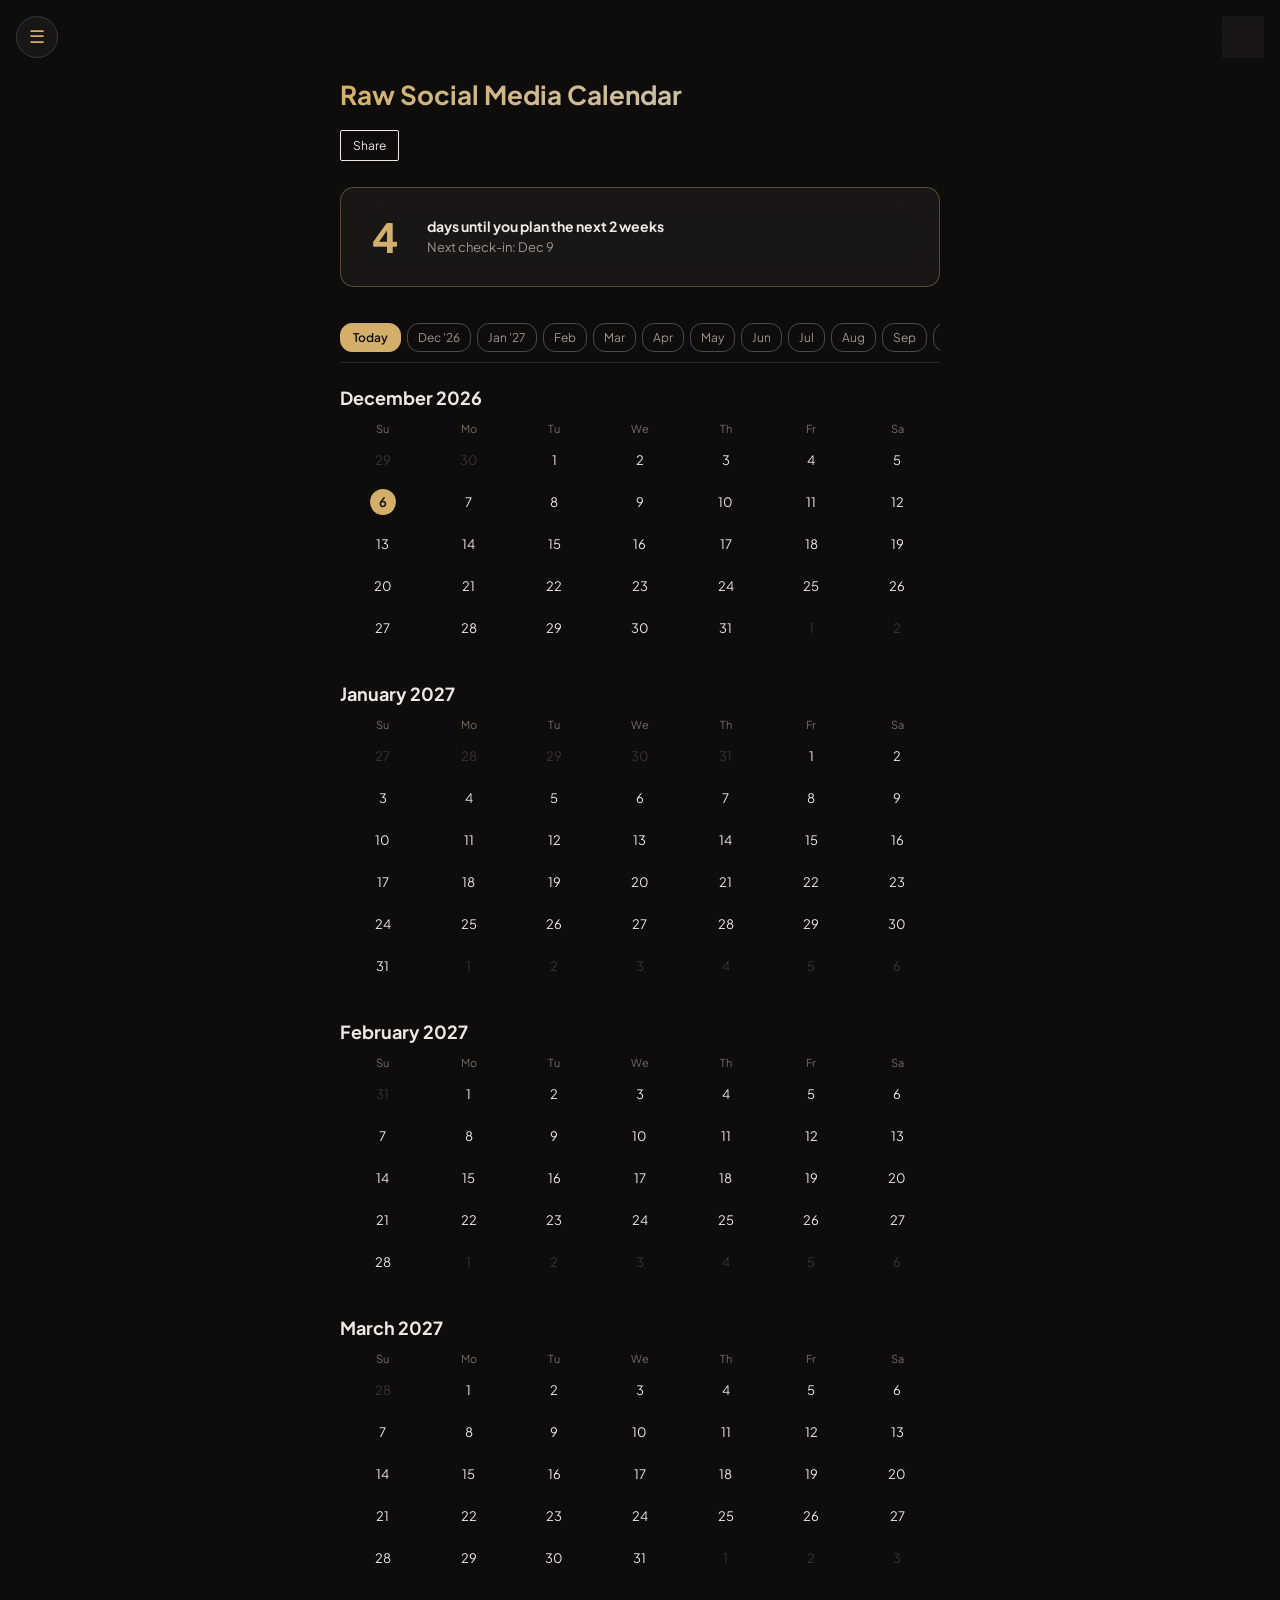
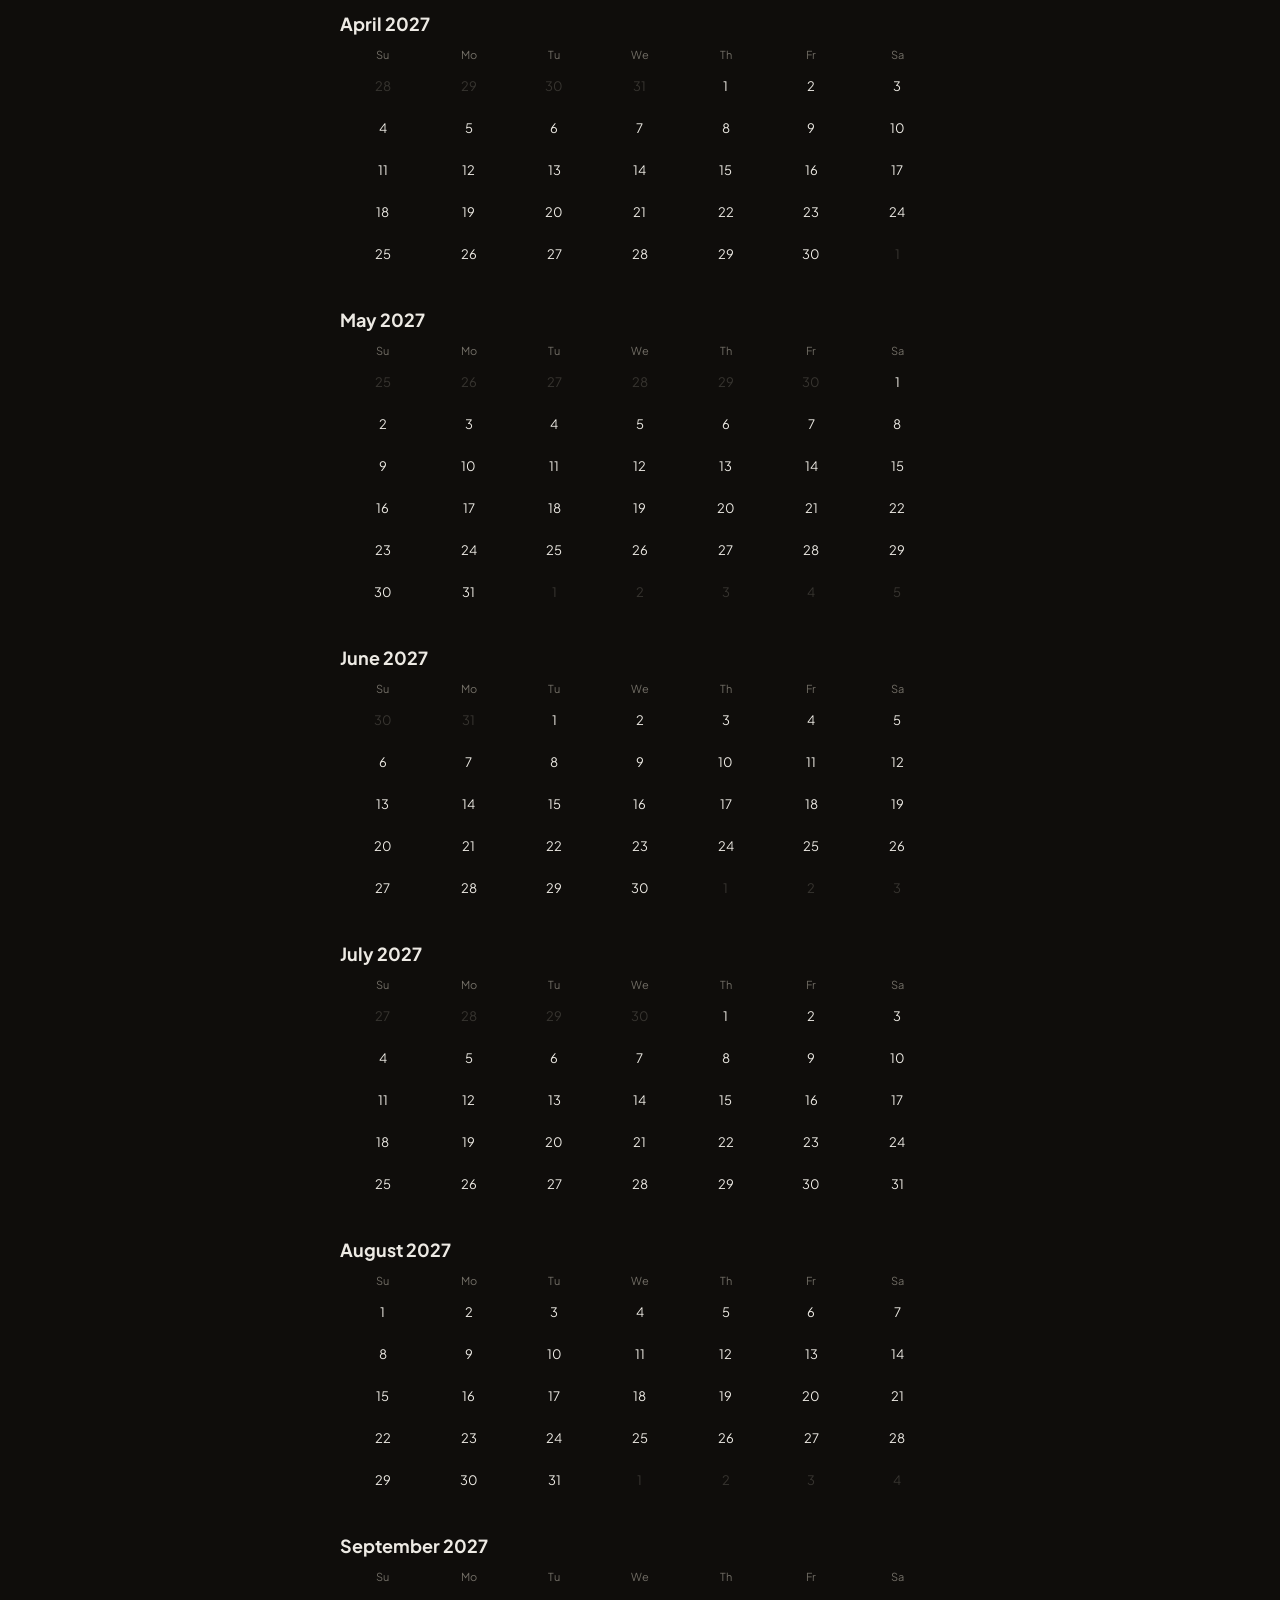
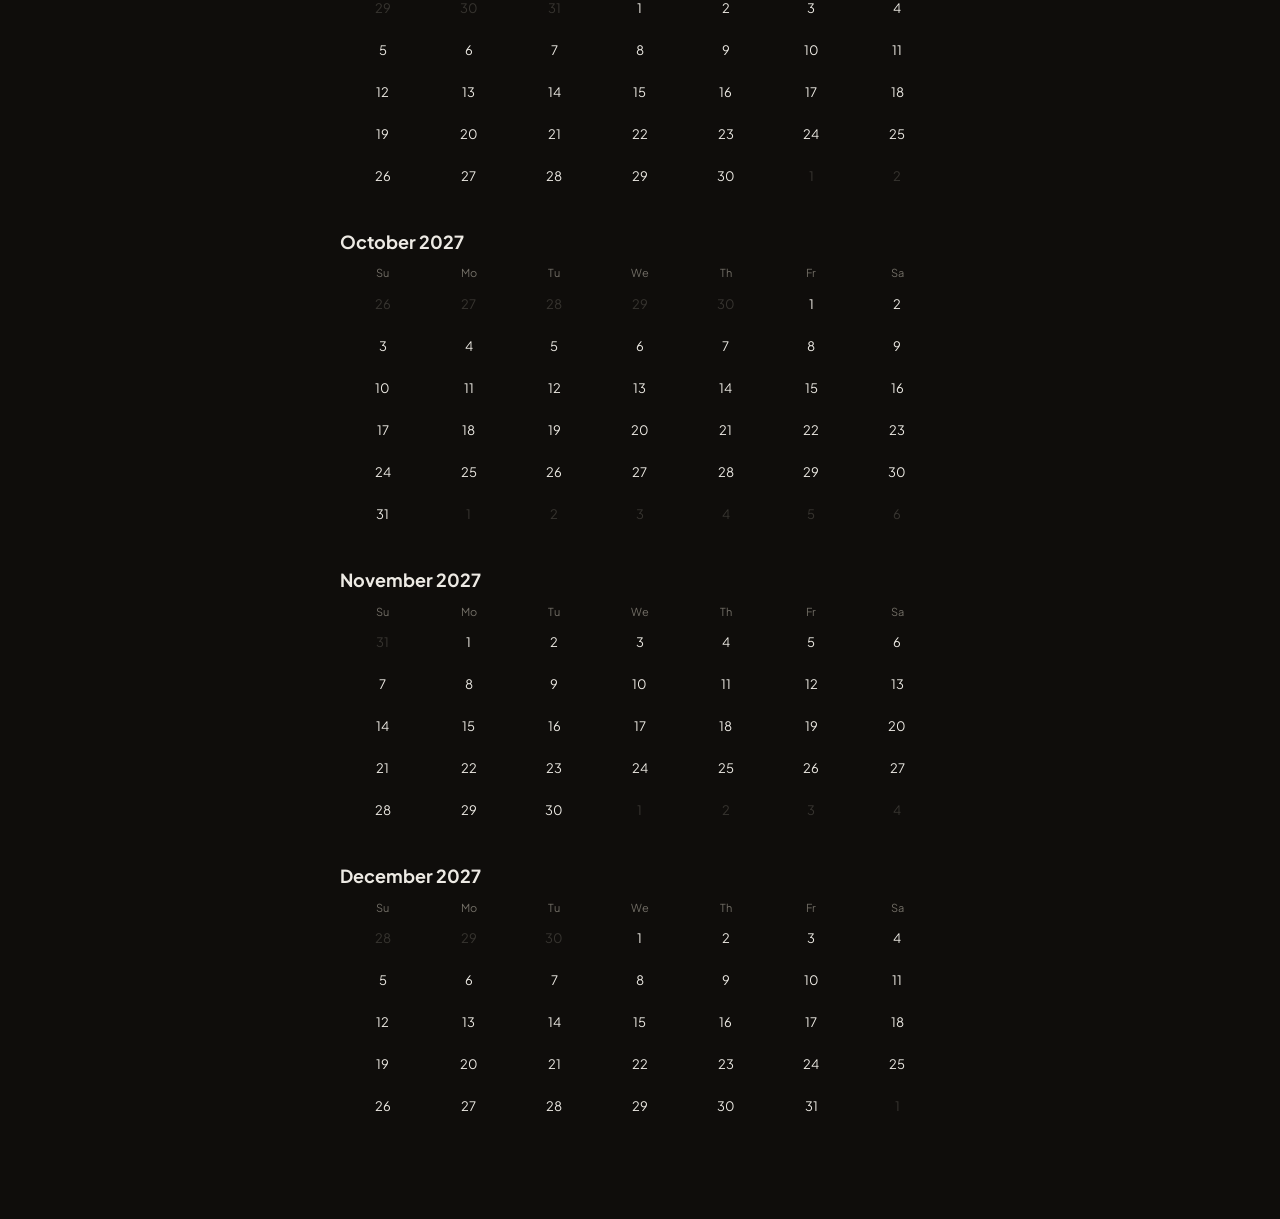
==== commit fd3e23ff: "Fix hamburger button to use proper glass surface matching its sibling toggle, instead of leftover in" ====
--- a/index.html
+++ b/index.html
@@ -228,7 +228,9 @@
   .hamburger-btn{
     position:fixed;top:16px;left:16px;z-index:20;
     width:42px;height:42px;border-radius:50%;
-    background:var(--text);color:var(--bg);border:none;
+    background:var(--surface);backdrop-filter:var(--blur);-webkit-backdrop-filter:var(--blur);
+    border:1px solid rgba(var(--tint-rgb),0.15);
+    color:var(--gold);
     font-size:18px;cursor:pointer;
     display:flex;align-items:center;justify-content:center;
     box-shadow:none;
@@ -238,7 +240,7 @@
     width:11px;height:11px;border-radius:50%;
     background:var(--gold);border:2px solid var(--bg);
   }
-  .notes-backdrop{position:fixed;inset:0;background:rgba(var(--tint-rgb),0.45);z-index:29;}
+  .notes-backdrop{position:fixed;inset:0;background:rgba(0,0,0,0.5);z-index:29;}
   .notes-drawer{
     position:fixed;top:0;left:0;bottom:0;width:78%;max-width:300px;z-index:30;
     background:var(--surface);backdrop-filter:var(--blur);-webkit-backdrop-filter:var(--blur);
@@ -441,7 +443,7 @@
     // backdrop-filter can fail to repaint on some mobile browsers when its
     // value changes via a custom property alone — force a reflow on every
     // glass-surface element so the blur actually updates immediately.
-    document.querySelectorAll('.notes-drawer, .cycle, .daylight-toggle-btn').forEach(el=>{ void el.offsetHeight; });
+    document.querySelectorAll('.notes-drawer, .cycle, .daylight-toggle-btn, .hamburger-btn, .notes-backdrop').forEach(el=>{ void el.offsetHeight; });
   }
   let daylightOn = false;
   try{ daylightOn = localStorage.getItem(DAYLIGHT_KEY) === 'on'; }catch(e){}
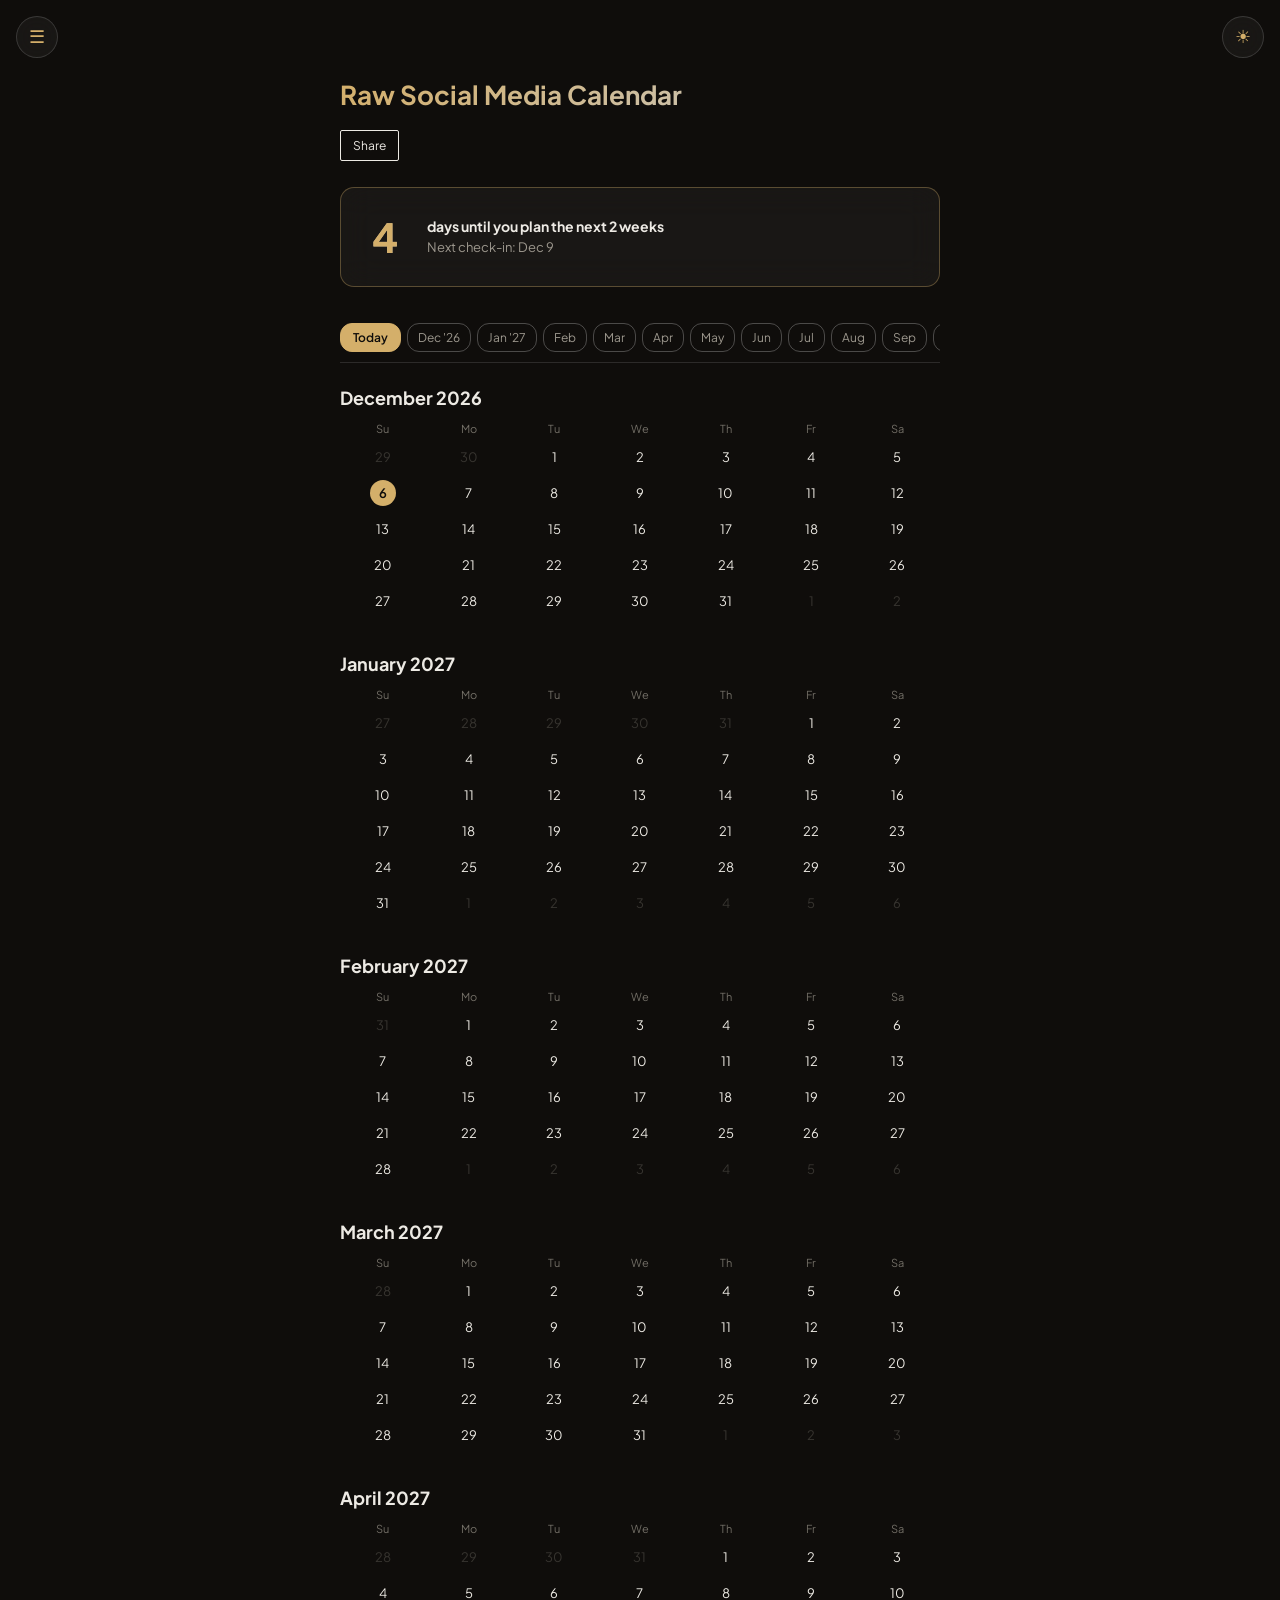
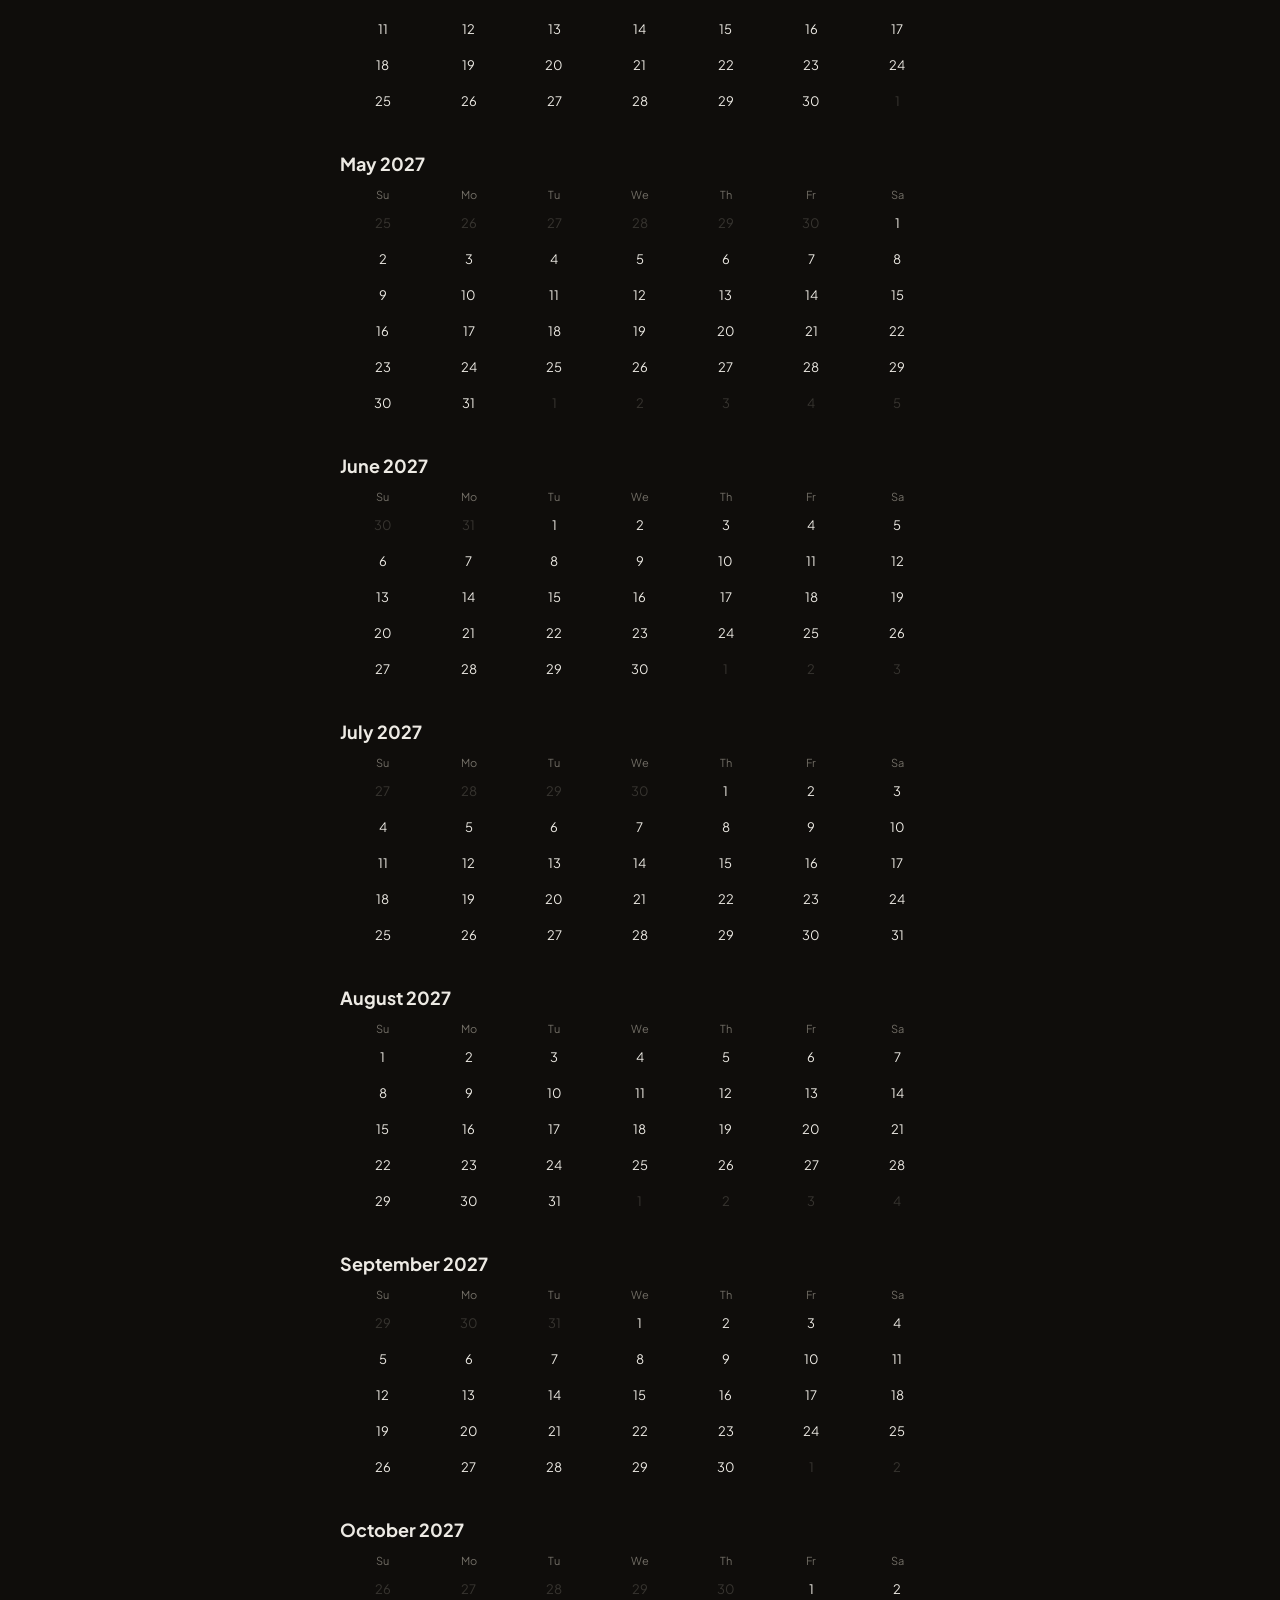
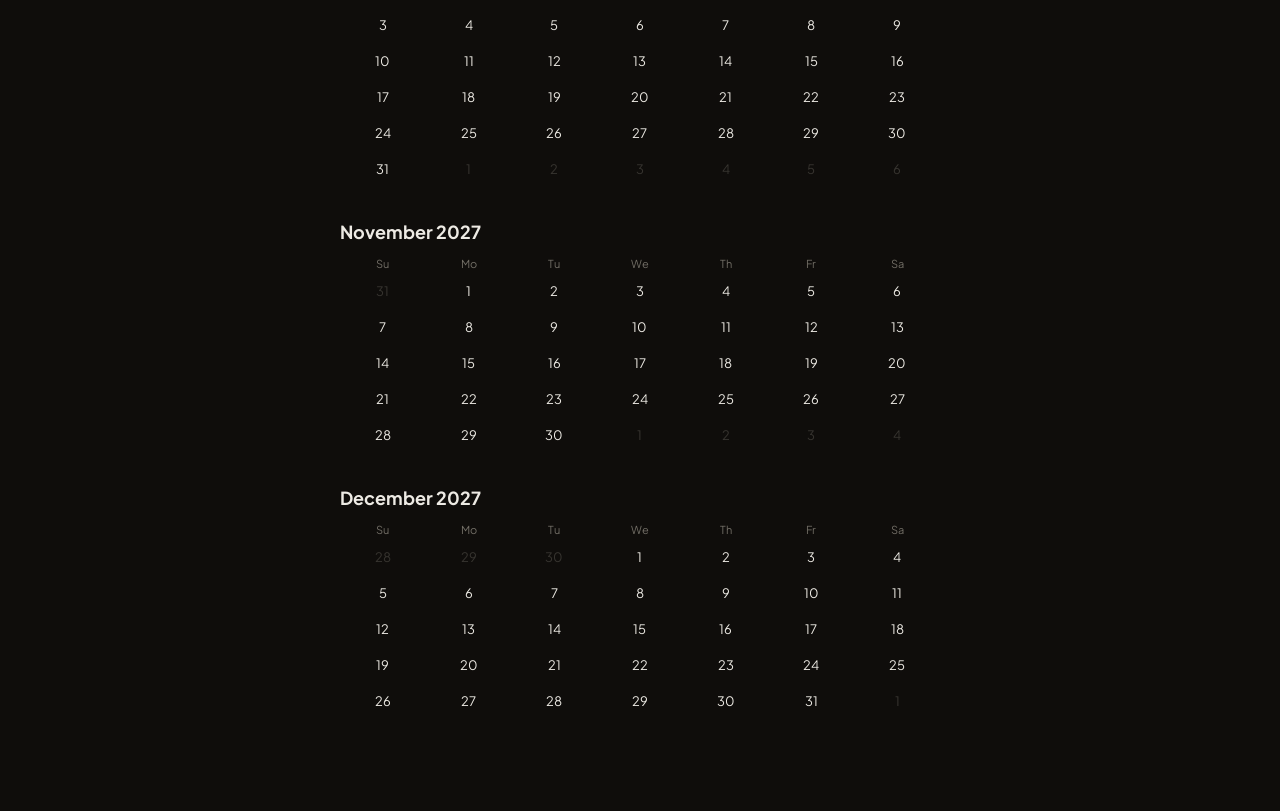
==== commit feab7f3f: "Month grid: tapping an individual day opens Day view for that date, not Week view. Today button unch" ====
--- a/index.html
+++ b/index.html
@@ -133,13 +133,12 @@
   .weekday-row span{font-size:11px;color:var(--muted);text-align:center;}
   .week-row{
     display:grid;grid-template-columns:repeat(7,1fr);
-    cursor:pointer;border-radius:6px;padding:3px 0;
-  }
-  .week-row:active{background:rgba(var(--tint-rgb),0.08);}
+  }
   .day-cell{
     display:flex;align-items:center;justify-content:center;
-    height:36px;position:relative;
-  }
+    height:36px;position:relative;cursor:pointer;border-radius:6px;
+  }
+  .day-cell:active{background:rgba(var(--tint-rgb),0.1);}
   .day-num{font-size:13px;color:var(--text);position:relative;z-index:1;}
   .day-cell.out .day-num{color:var(--muted);opacity:.4;}
   .day-cell.today::before{
@@ -180,8 +179,6 @@
     padding:1px 6px;border-radius:2px;margin-left:auto;
   }
   .day-detail{display:flex;flex-direction:column;}
-  .day-detail .task-input{font-size:20px;margin-bottom:6px;}
-  .day-detail .detail-input{font-size:14px;margin-bottom:14px;}
   .day-detail .done-toggle{margin-bottom:16px;font-size:14px;}
   .day-note-textarea{
     width:100%;min-height:140px;resize:none;border:1px solid rgba(var(--tint-rgb),0.2);border-radius:6px;
@@ -190,17 +187,7 @@
   }
   .day-note-textarea::placeholder{color:var(--muted);font-style:italic;}
   .day-ideas-heading{font-size:13px;font-weight:600;color:var(--text-soft);margin-bottom:8px;}
-  .task-input{
-    display:block;width:100%;border:none;border-bottom:1px solid transparent;background:transparent;
-    font-family:'Plus Jakarta Sans',system-ui,sans-serif;font-size:17px;font-weight:500;
-    color:var(--text);padding:2px 0;margin-bottom:2px;
-  }
-  .detail-input{
-    display:block;width:100%;border:none;border-bottom:1px solid transparent;background:transparent;
-    font-size:13px;color:var(--text-soft);padding:2px 0;margin-bottom:8px;
-  }
-  .task-input::placeholder,.detail-input::placeholder{color:var(--muted);font-style:italic;opacity:.75;}
-  .task-input:focus,.detail-input:focus,.note-input:focus{
+  .note-input:focus{
     outline:none;border-bottom:1px solid var(--gold);
   }
 
@@ -606,7 +593,7 @@
                 const out = d.getMonth() !== m;
                 const isToday = fmtISO(d) === todayISO;
                 const hasIdea = pipelineIdeas.some(p => p.date === fmtISO(d));
-                return `<div class="day-cell ${out?'out':''} ${isToday?'today':''}"><span class="day-num">${d.getDate()}</span>${hasIdea?'<span class="idea-dot"></span>':''}</div>`;
+                return `<div class="day-cell ${out?'out':''} ${isToday?'today':''}" data-date="${fmtISO(d)}"><span class="day-num">${d.getDate()}</span>${hasIdea?'<span class="idea-dot"></span>':''}</div>`;
               }).join('')}
             </div>
           `).join('')}
@@ -638,8 +625,8 @@
     `;
 
     wireHeaderActions();
-    app.querySelectorAll('.week-row').forEach(row=>{
-      row.addEventListener('click', ()=> goToWeek(row.dataset.week));
+    app.querySelectorAll('.day-cell').forEach(cell=>{
+      cell.addEventListener('click', ()=> goToDay(cell.dataset.date));
     });
     document.getElementById('todayNavBtn').addEventListener('click', ()=>{
       goToWeek(fmtISO(sundayOf(today)));
@@ -664,7 +651,6 @@
           const iso = fmtISO(d);
           const isToday = iso === todayISO;
           const log = data.log[iso] || {done:false, note:''};
-          const t = data.days[i] || {task:'', detail:''};
           return `
           <div class="row ${isToday?'today':''}">
             <div class="marker"><span class="dot"></span></div>
@@ -674,8 +660,6 @@
                 <span class="day-date">${fmtShort(d)}</span>
                 ${isToday ? '<span class="today-flag">today</span>' : ''}
               </div>
-              <input class="task-input" data-field="task" data-idx="${i}" placeholder="What's the plan?" value="${escapeAttr(t.task)}" />
-              <input class="detail-input" data-field="detail" data-idx="${i}" placeholder="Add a detail (optional)" value="${escapeAttr(t.detail)}" />
               <div class="row-bottom">
                 <label class="done-toggle">
                   <input type="checkbox" data-iso="${iso}" ${log.done ? 'checked':''}/>
@@ -701,14 +685,6 @@
       el.addEventListener('click', ()=> goToDay(el.dataset.gotoDay));
     });
 
-    app.querySelectorAll('.task-input, .detail-input').forEach(el=>{
-      el.addEventListener('change', async (e)=>{
-        const idx = Number(e.target.dataset.idx);
-        const field = e.target.dataset.field;
-        weekCache[weekStartISO].days[idx] = { ...weekCache[weekStartISO].days[idx], [field]: e.target.value };
-        await saveWeek(weekStartISO);
-      });
-    });
     app.querySelectorAll('input[type=checkbox]').forEach(el=>{
       el.addEventListener('change', async (e)=>{
         const iso = e.target.dataset.iso;
@@ -737,7 +713,6 @@
     const weekStartISO = fmtISO(sundayOf(d));
     const data = weekCache[weekStartISO] || blankWeekData();
     const idx = d.getDay();
-    const t = data.days[idx] || {task:'', detail:''};
     const log = data.log[iso] || {done:false, note:''};
     const isToday = iso === todayISO;
     const dayIdeas = pipelineIdeas.filter(p => p.date === iso);
@@ -750,8 +725,6 @@
       </header>
 
       <section class="day-detail">
-        <input class="task-input" id="dayTaskInput" placeholder="What's the plan?" value="${escapeAttr(t.task)}" />
-        <input class="detail-input" id="dayDetailInput" placeholder="Add a detail (optional)" value="${escapeAttr(t.detail)}" />
         <label class="done-toggle">
           <input type="checkbox" id="dayDoneCheckbox" ${log.done ? 'checked':''}/>
           <span>Done</span>
@@ -766,14 +739,6 @@
     `;
 
     document.getElementById('backToWeekBtn').addEventListener('click', goToWeekFromDay);
-    document.getElementById('dayTaskInput').addEventListener('change', async (e)=>{
-      weekCache[weekStartISO].days[idx] = { ...weekCache[weekStartISO].days[idx], task: e.target.value };
-      await saveWeek(weekStartISO);
-    });
-    document.getElementById('dayDetailInput').addEventListener('change', async (e)=>{
-      weekCache[weekStartISO].days[idx] = { ...weekCache[weekStartISO].days[idx], detail: e.target.value };
-      await saveWeek(weekStartISO);
-    });
     document.getElementById('dayDoneCheckbox').addEventListener('change', async (e)=>{
       weekCache[weekStartISO].log[iso] = { ...(weekCache[weekStartISO].log[iso]||{}), done: e.target.checked };
       await saveWeek(weekStartISO);
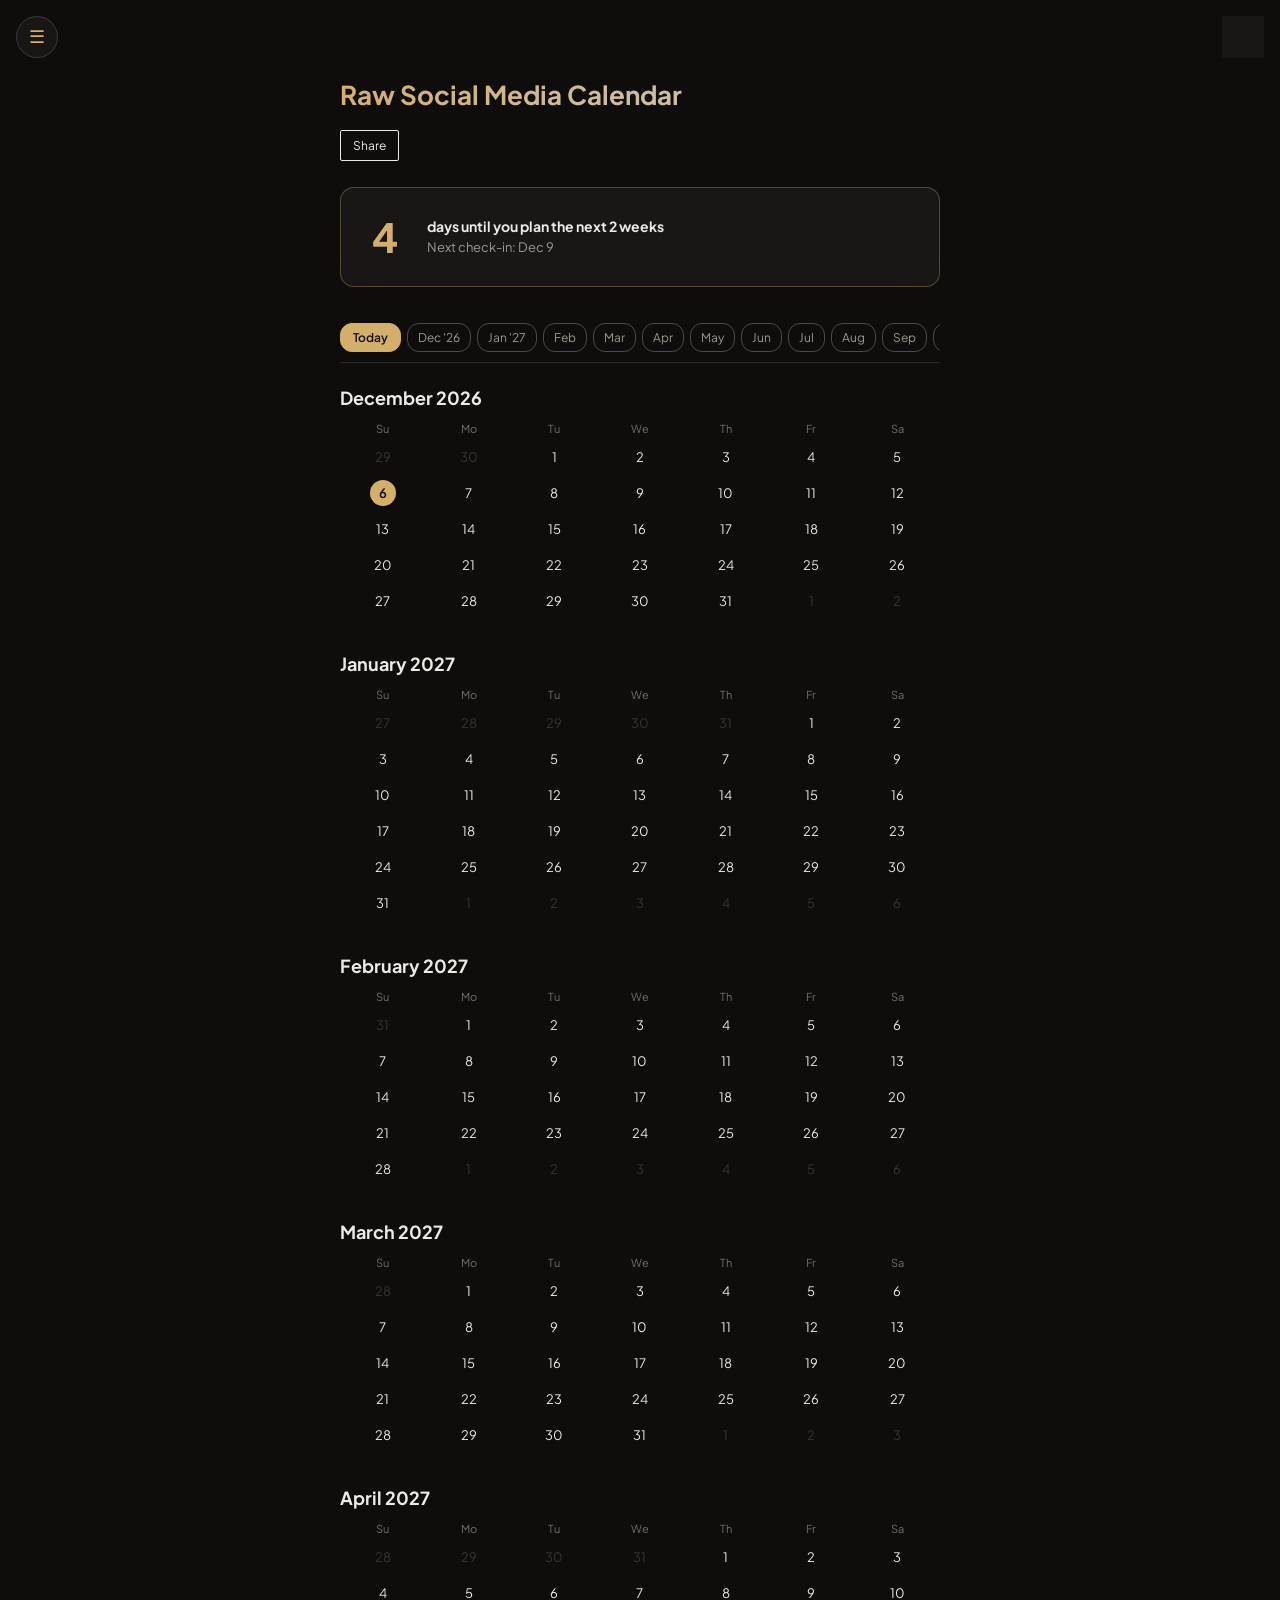
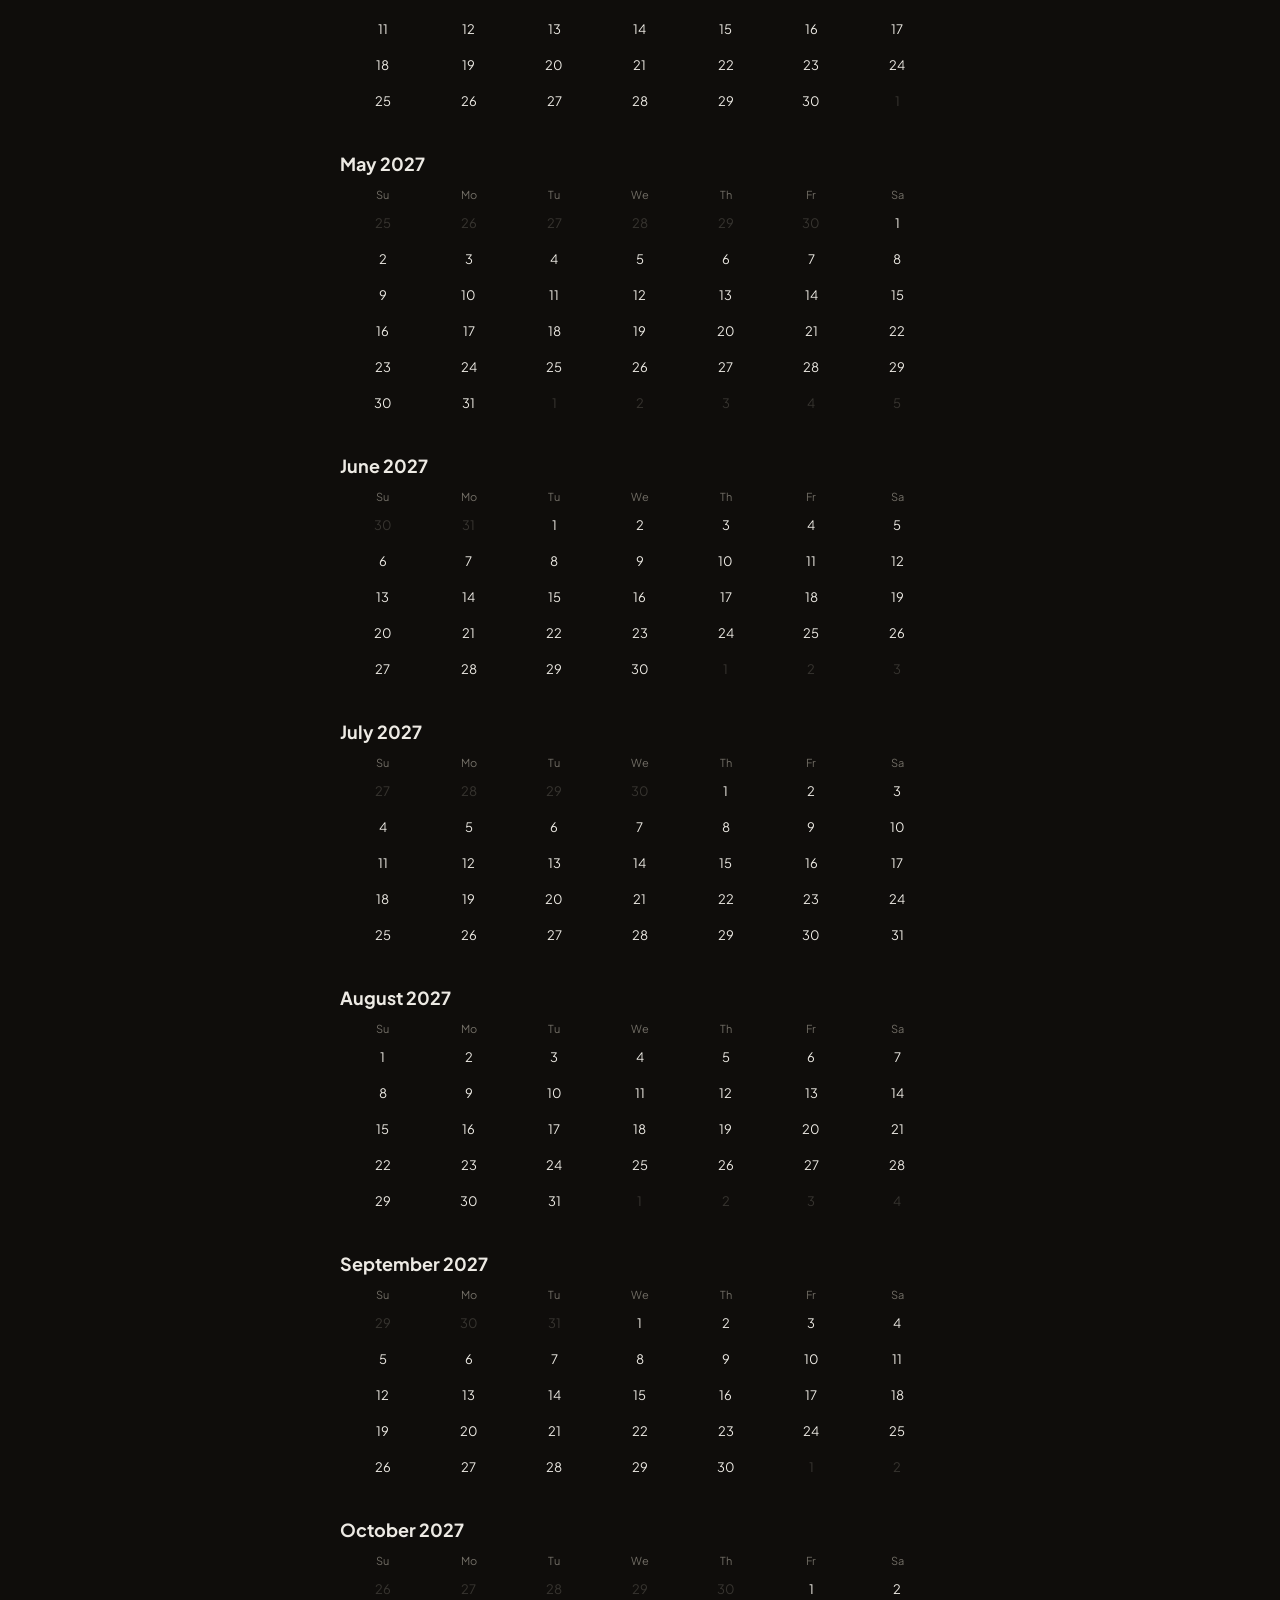
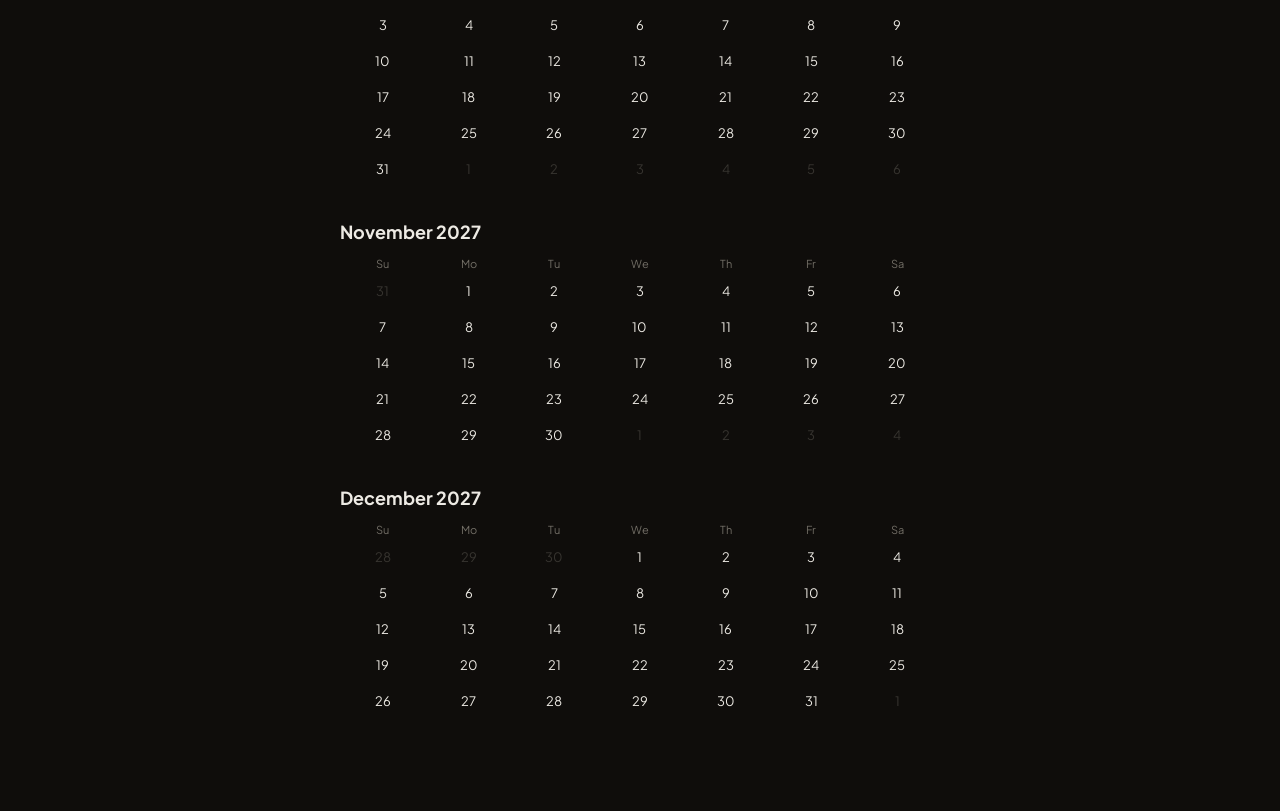
==== commit fe80b9e2: "Enlarge the week-view day-label tap target to a real touch-friendly size" ====
--- a/index.html
+++ b/index.html
@@ -170,7 +170,10 @@
   .content{flex:1;padding-bottom:20px;border-bottom:1px solid rgba(var(--tint-rgb),0.1);margin-bottom:10px;}
   .row:last-child .content{border-bottom:none;margin-bottom:0;}
   .row-top{display:flex;align-items:baseline;gap:8px;margin-bottom:6px;}
-  .row-top-link{cursor:pointer;}
+  .row-top-link{
+    cursor:pointer;padding:10px 8px;margin:-10px -8px 0;border-radius:6px;
+  }
+  .row-top-link:active{background:rgba(var(--tint-rgb),0.1);}
   .row-top-link .day-label{text-decoration:underline;text-decoration-color:rgba(var(--tint-rgb),0.25);text-underline-offset:3px;}
   .day-label{font-weight:var(--weight-bold);font-size:14px;}
   .day-date{font-size:12px;color:var(--muted);}
